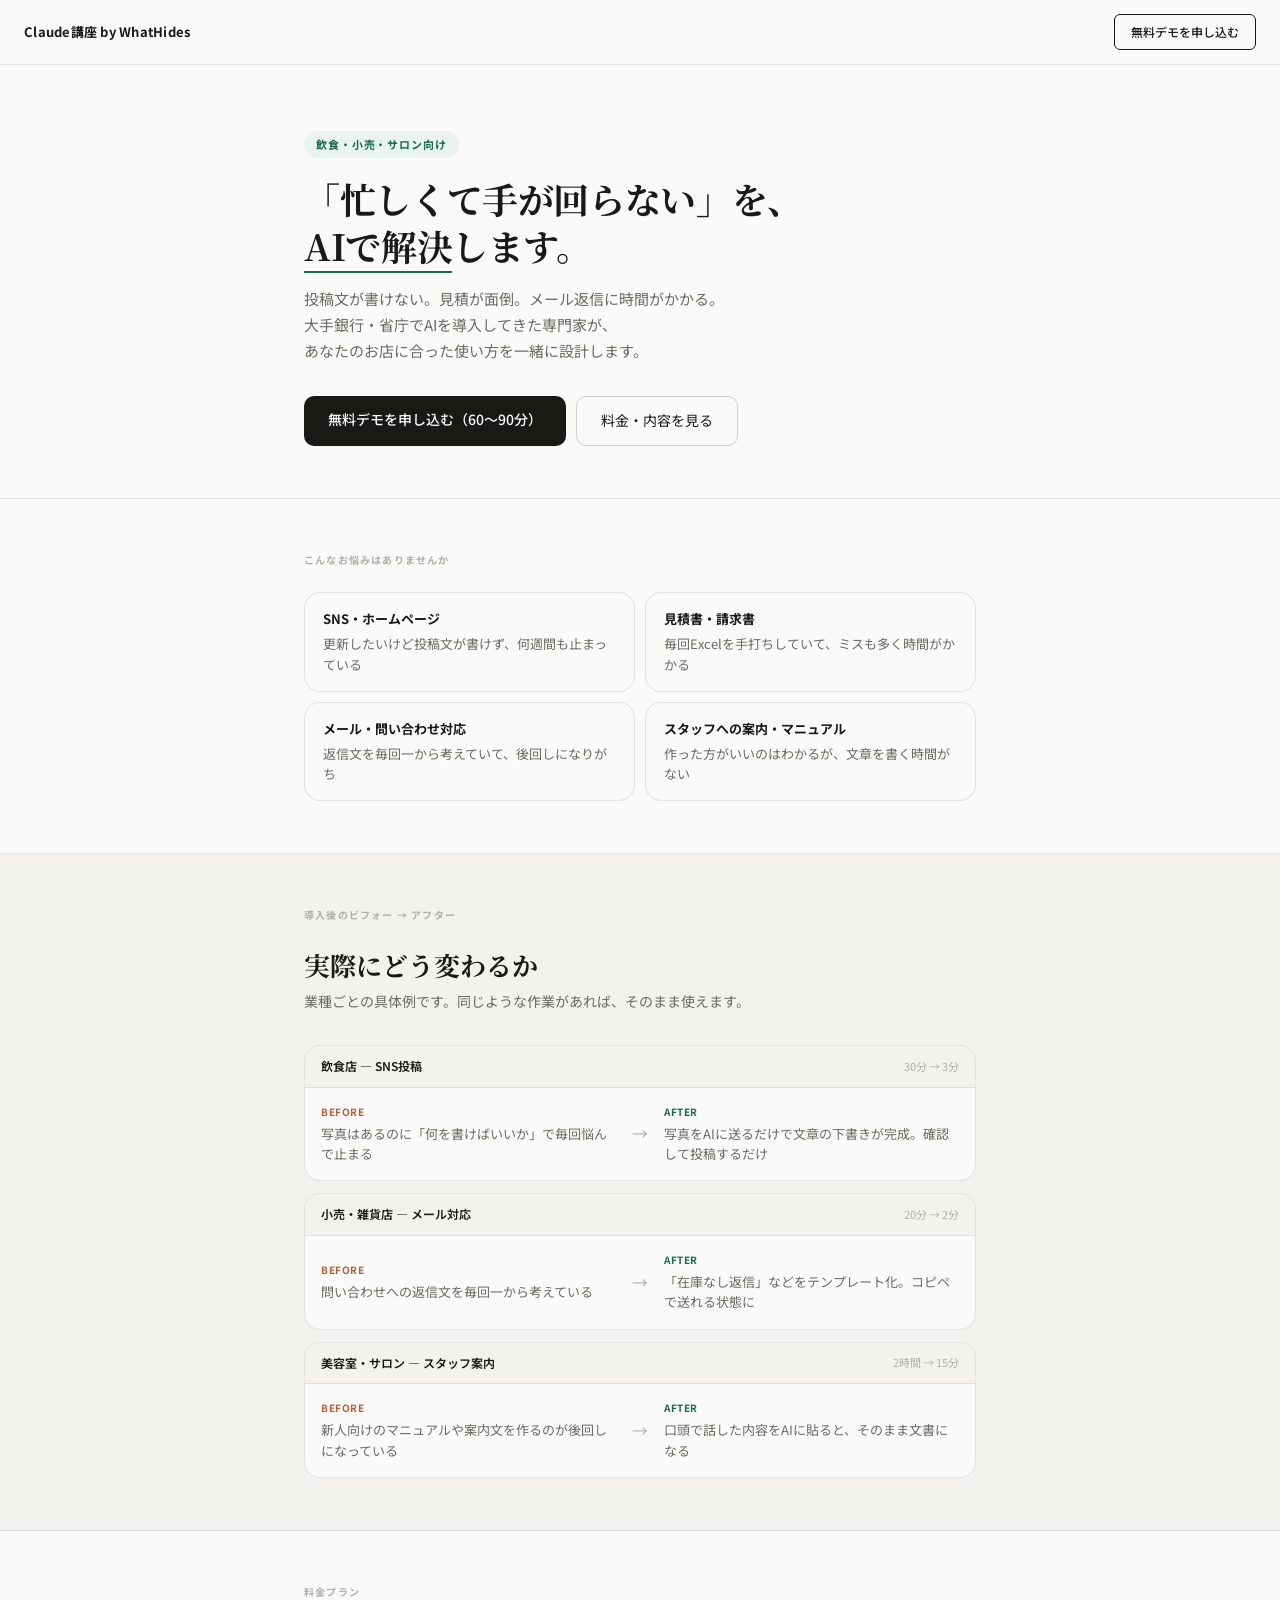
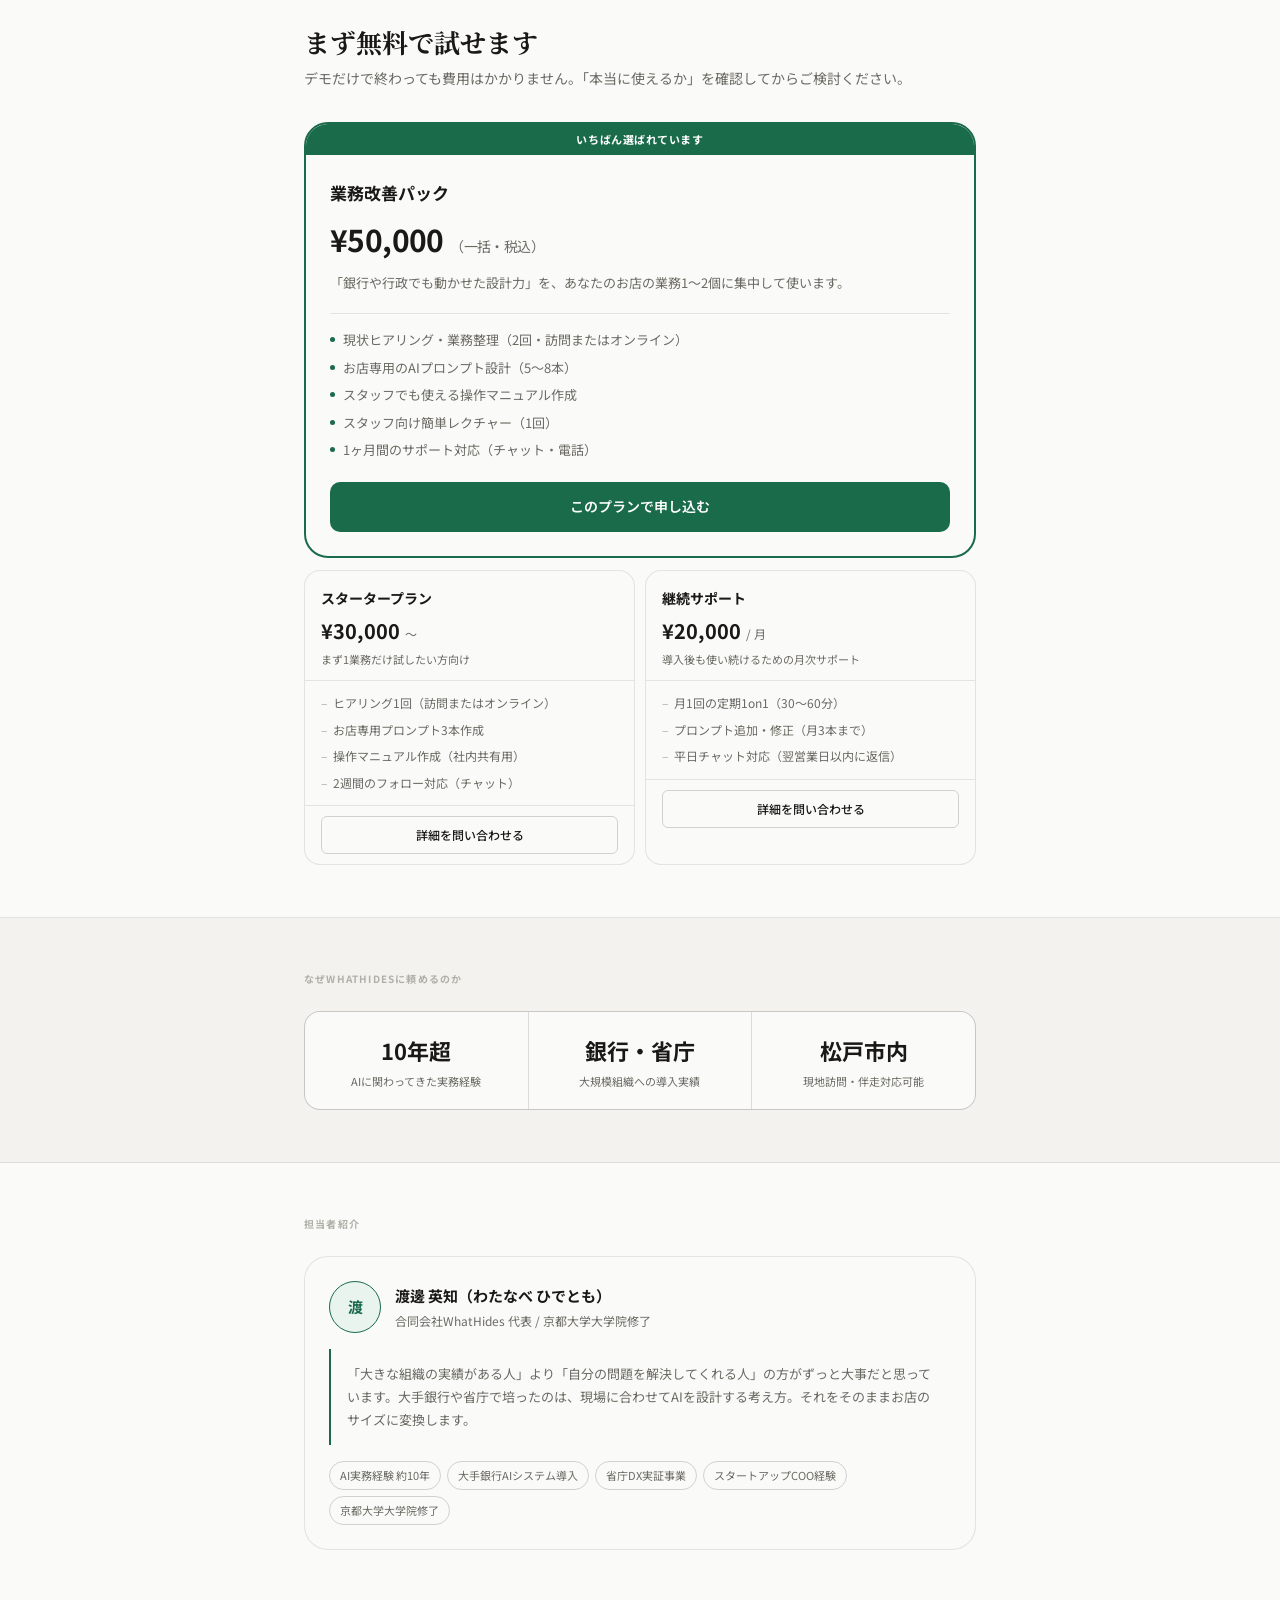
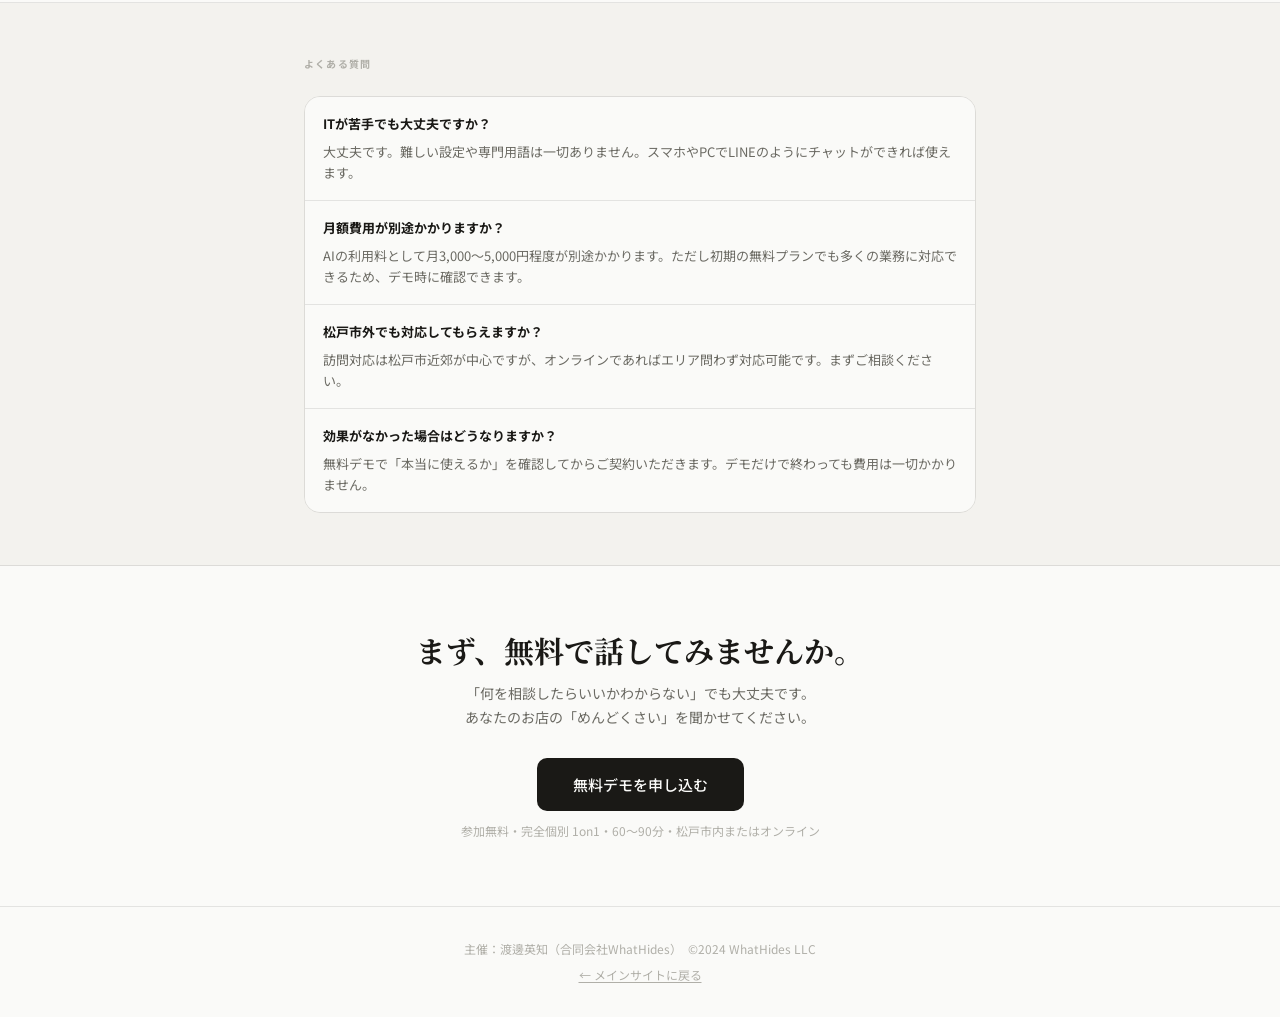
==== store/index.html @ 23acd872 "全体修正" ====
<!DOCTYPE html>
<html lang="ja">
<head>
  <meta charset="UTF-8">
  <meta name="viewport" content="width=device-width, initial-scale=1.0">
  <title>店舗向けAI導入支援 | Claude講座 by WhatHides</title>
  <meta name="description" content="飲食・小売・サロンなど店舗ビジネスのオーナー向け。SNS投稿・見積・メール対応をAIで楽にします。松戸市近郊・無料デモ受付中。">

  <link rel="preconnect" href="https://fonts.googleapis.com">
  <link rel="preconnect" href="https://fonts.gstatic.com" crossorigin>
  <link href="https://fonts.googleapis.com/css2?family=Noto+Sans+JP:wght@400;500;700&family=Noto+Serif+JP:wght@700&display=swap" rel="stylesheet">

  <link rel="stylesheet" href="../css/common.css">
  <link rel="stylesheet" href="../css/lp-store.css">
</head>
<body>

  <!-- ナビ -->
  <nav class="site-nav">
    <div class="site-nav__logo">
      <a href="../index.html">Claude講座 by WhatHides</a>
    </div>
    <a href="mailto:hidetomo.watanabe@whathides.co.jp" class="site-nav__cta">無料デモを申し込む</a>
  </nav>

  <main>

    <!-- ヒーロー -->
    <section class="hero">
      <div class="container">
        <div class="hero__eyebrow">飲食・小売・サロン向け</div>
        <h1 class="hero__h1">
          「忙しくて手が回らない」を、<br>
          <em>AIで解決</em>します。
        </h1>
        <p class="hero__lead">
          投稿文が書けない。見積が面倒。メール返信に時間がかかる。<br>
          大手銀行・省庁でAIを導入してきた専門家が、<br>
          あなたのお店に合った使い方を一緒に設計します。
        </p>
        <div class="hero__btns">
          <a href="mailto:hidetomo.watanabe@whathides.co.jp" class="btn-fill">無料デモを申し込む（60〜90分）</a>
          <a href="#pricing" class="btn-ghost">料金・内容を見る</a>
        </div>
      </div>
    </section>

    <!-- 悩み -->
    <section class="section">
      <div class="container">
        <div class="section__label">こんなお悩みはありませんか</div>
        <div class="pain-grid">
          <div class="pain-item">
            <strong>SNS・ホームページ</strong>
            更新したいけど投稿文が書けず、何週間も止まっている
          </div>
          <div class="pain-item">
            <strong>見積書・請求書</strong>
            毎回Excelを手打ちしていて、ミスも多く時間がかかる
          </div>
          <div class="pain-item">
            <strong>メール・問い合わせ対応</strong>
            返信文を毎回一から考えていて、後回しになりがち
          </div>
          <div class="pain-item">
            <strong>スタッフへの案内・マニュアル</strong>
            作った方がいいのはわかるが、文章を書く時間がない
          </div>
        </div>
      </div>
    </section>

    <!-- Before/After -->
    <section class="section section--tinted">
      <div class="container">
        <div class="section__label">導入後のビフォー → アフター</div>
        <h2 class="section__h2">実際にどう変わるか</h2>
        <p class="section__sub">業種ごとの具体例です。同じような作業があれば、そのまま使えます。</p>
        <div class="demo-list">

          <div class="demo-card">
            <div class="demo-card__head">
              <span class="demo-card__head-tag">飲食店 — SNS投稿</span>
              <span class="demo-card__head-time">30分 → 3分</span>
            </div>
            <div class="demo-card__body">
              <div class="demo-card__col">
                <div class="demo-card__col-label demo-card__col-label--before">BEFORE</div>
                写真はあるのに「何を書けばいいか」で毎回悩んで止まる
              </div>
              <div class="demo-card__arrow">→</div>
              <div class="demo-card__col">
                <div class="demo-card__col-label demo-card__col-label--after">AFTER</div>
                写真をAIに送るだけで文章の下書きが完成。確認して投稿するだけ
              </div>
            </div>
          </div>

          <div class="demo-card">
            <div class="demo-card__head">
              <span class="demo-card__head-tag">小売・雑貨店 — メール対応</span>
              <span class="demo-card__head-time">20分 → 2分</span>
            </div>
            <div class="demo-card__body">
              <div class="demo-card__col">
                <div class="demo-card__col-label demo-card__col-label--before">BEFORE</div>
                問い合わせへの返信文を毎回一から考えている
              </div>
              <div class="demo-card__arrow">→</div>
              <div class="demo-card__col">
                <div class="demo-card__col-label demo-card__col-label--after">AFTER</div>
                「在庫なし返信」などをテンプレート化。コピペで送れる状態に
              </div>
            </div>
          </div>

          <div class="demo-card">
            <div class="demo-card__head">
              <span class="demo-card__head-tag">美容室・サロン — スタッフ案内</span>
              <span class="demo-card__head-time">2時間 → 15分</span>
            </div>
            <div class="demo-card__body">
              <div class="demo-card__col">
                <div class="demo-card__col-label demo-card__col-label--before">BEFORE</div>
                新人向けのマニュアルや案内文を作るのが後回しになっている
              </div>
              <div class="demo-card__arrow">→</div>
              <div class="demo-card__col">
                <div class="demo-card__col-label demo-card__col-label--after">AFTER</div>
                口頭で話した内容をAIに貼ると、そのまま文書になる
              </div>
            </div>
          </div>

        </div>
      </div>
    </section>

    <!-- 料金 -->
    <section class="section" id="pricing">
      <div class="container">
        <div class="section__label">料金プラン</div>
        <h2 class="section__h2">まず無料で試せます</h2>
        <p class="section__sub">デモだけで終わっても費用はかかりません。「本当に使えるか」を確認してからご検討ください。</p>

        <div class="pkg-featured">
          <span class="pkg-featured__badge">いちばん選ばれています</span>
          <div class="pkg-featured__body">
            <div class="pkg-featured__name">業務改善パック</div>
            <div class="pkg-featured__price">¥50,000 <span>（一括・税込）</span></div>
            <div class="pkg-featured__tagline">
              「銀行や行政でも動かせた設計力」を、あなたのお店の業務1〜2個に集中して使います。
            </div>
            <hr class="pkg-featured__divider">
            <ul class="pkg-items">
              <li class="pkg-item">現状ヒアリング・業務整理（2回・訪問またはオンライン）</li>
              <li class="pkg-item">お店専用のAIプロンプト設計（5〜8本）</li>
              <li class="pkg-item">スタッフでも使える操作マニュアル作成</li>
              <li class="pkg-item">スタッフ向け簡単レクチャー（1回）</li>
              <li class="pkg-item">1ヶ月間のサポート対応（チャット・電話）</li>
            </ul>
            <a href="mailto:hidetomo.watanabe@whathides.co.jp?subject=業務改善パックの申し込み" class="btn-accent">このプランで申し込む</a>
          </div>
        </div>

        <div class="pkg-sub-grid">
          <div class="pkg-sub">
            <div class="pkg-sub__head">
              <div class="pkg-sub__name">スタータープラン</div>
              <div class="pkg-sub__price">¥30,000 <span>〜</span></div>
              <div class="pkg-sub__tagline">まず1業務だけ試したい方向け</div>
            </div>
            <ul class="pkg-sub__items">
              <li class="pkg-sub__item">ヒアリング1回（訪問またはオンライン）</li>
              <li class="pkg-sub__item">お店専用プロンプト3本作成</li>
              <li class="pkg-sub__item">操作マニュアル作成（社内共有用）</li>
              <li class="pkg-sub__item">2週間のフォロー対応（チャット）</li>
            </ul>
            <div class="pkg-sub__footer">
              <a href="mailto:hidetomo.watanabe@whathides.co.jp?subject=スタータープランの問い合わせ" class="btn-outline-sm">詳細を問い合わせる</a>
            </div>
          </div>
          <div class="pkg-sub">
            <div class="pkg-sub__head">
              <div class="pkg-sub__name">継続サポート</div>
              <div class="pkg-sub__price">¥20,000 <span>/ 月</span></div>
              <div class="pkg-sub__tagline">導入後も使い続けるための月次サポート</div>
            </div>
            <ul class="pkg-sub__items">
              <li class="pkg-sub__item">月1回の定期1on1（30〜60分）</li>
              <li class="pkg-sub__item">プロンプト追加・修正（月3本まで）</li>
              <li class="pkg-sub__item">平日チャット対応（翌営業日以内に返信）</li>
            </ul>
            <div class="pkg-sub__footer">
              <a href="mailto:hidetomo.watanabe@whathides.co.jp?subject=継続サポートの問い合わせ" class="btn-outline-sm">詳細を問い合わせる</a>
            </div>
          </div>
        </div>
      </div>
    </section>

    <!-- 実績 -->
    <section class="section section--tinted">
      <div class="container">
        <div class="section__label">なぜWhatHidesに頼めるのか</div>
        <div class="trust-grid">
          <div class="trust-item">
            <div class="trust-item__num">10年超</div>
            <div class="trust-item__label">AIに関わってきた実務経験</div>
          </div>
          <div class="trust-item">
            <div class="trust-item__num">銀行・省庁</div>
            <div class="trust-item__label">大規模組織への導入実績</div>
          </div>
          <div class="trust-item">
            <div class="trust-item__num">松戸市内</div>
            <div class="trust-item__label">現地訪問・伴走対応可能</div>
          </div>
        </div>
      </div>
    </section>

    <!-- プロフィール -->
    <section class="section">
      <div class="container">
        <div class="section__label">担当者紹介</div>
        <div class="profile-card">
          <div class="profile-card__top">
            <div class="profile-card__avatar">渡</div>
            <div>
              <div class="profile-card__name">渡邊 英知（わたなべ ひでとも）</div>
              <div class="profile-card__title">合同会社WhatHides 代表 / 京都大学大学院修了</div>
            </div>
          </div>
          <div class="profile-card__body">
            「大きな組織の実績がある人」より「自分の問題を解決してくれる人」の方がずっと大事だと思っています。大手銀行や省庁で培ったのは、現場に合わせてAIを設計する考え方。それをそのままお店のサイズに変換します。
          </div>
          <div class="profile-card__tags">
            <span class="profile-card__tag">AI実務経験 約10年</span>
            <span class="profile-card__tag">大手銀行AIシステム導入</span>
            <span class="profile-card__tag">省庁DX実証事業</span>
            <span class="profile-card__tag">スタートアップCOO経験</span>
            <span class="profile-card__tag">京都大学大学院修了</span>
          </div>
        </div>
      </div>
    </section>

    <!-- FAQ -->
    <section class="section section--tinted">
      <div class="container">
        <div class="section__label">よくある質問</div>
        <div class="faq-list">
          <div class="faq-item">
            <div class="faq-item__q">ITが苦手でも大丈夫ですか？</div>
            <div class="faq-item__a">大丈夫です。難しい設定や専門用語は一切ありません。スマホやPCでLINEのようにチャットができれば使えます。</div>
          </div>
          <div class="faq-item">
            <div class="faq-item__q">月額費用が別途かかりますか？</div>
            <div class="faq-item__a">AIの利用料として月3,000〜5,000円程度が別途かかります。ただし初期の無料プランでも多くの業務に対応できるため、デモ時に確認できます。</div>
          </div>
          <div class="faq-item">
            <div class="faq-item__q">松戸市外でも対応してもらえますか？</div>
            <div class="faq-item__a">訪問対応は松戸市近郊が中心ですが、オンラインであればエリア問わず対応可能です。まずご相談ください。</div>
          </div>
          <div class="faq-item">
            <div class="faq-item__q">効果がなかった場合はどうなりますか？</div>
            <div class="faq-item__a">無料デモで「本当に使えるか」を確認してからご契約いただきます。デモだけで終わっても費用は一切かかりません。</div>
          </div>
        </div>
      </div>
    </section>

    <!-- CTA -->
    <section class="cta-section">
      <div class="container">
        <h2 class="cta-section__h2">まず、無料で話してみませんか。</h2>
        <p class="cta-section__lead">
          「何を相談したらいいかわからない」でも大丈夫です。<br>
          あなたのお店の「めんどくさい」を聞かせてください。
        </p>
        <a href="mailto:hidetomo.watanabe@whathides.co.jp" class="btn-fill" style="display:inline-block; padding: 14px 36px; font-size: 15px;">無料デモを申し込む</a>
        <p class="cta-section__note">参加無料・完全個別 1on1・60〜90分・松戸市内またはオンライン</p>
      </div>
    </section>

  </main>

  <footer class="site-footer">
    <p>主催：渡邊英知（合同会社WhatHides）&nbsp;&nbsp;©2024 WhatHides LLC</p>
    <p style="margin-top: 6px;"><a href="../index.html" style="color: inherit; text-decoration: underline; text-underline-offset: 2px;">← メインサイトに戻る</a></p>
  </footer>

</body>
</html>
---- css/common.css ----
/* ============================================
   WhatHides — common.css
   共通変数・リセット・ユーティリティ
   ============================================ */

:root {
  --c-ink:       #1a1916;
  --c-ink-muted: #6b6a63;
  --c-ink-faint: #b0afa8;
  --c-paper:     #fafaf8;
  --c-surface:   #f3f2ee;
  --c-line:      rgba(26,25,22,0.10);
  --c-line-md:   rgba(26,25,22,0.18);
  --c-accent:    #1a6b4a;   /* グリーン系アクセント */
  --c-accent-bg: #eaf4ef;

  --r-sm: 6px;
  --r-md: 10px;
  --r-lg: 16px;
  --r-xl: 24px;

  --f-sans:  'Noto Sans JP', sans-serif;
  --f-serif: 'Noto Serif JP', serif;

  --max-w: 720px;
}

*, *::before, *::after { box-sizing: border-box; margin: 0; padding: 0; }

html { font-size: 16px; scroll-behavior: smooth; }

body {
  font-family: var(--f-sans);
  background: var(--c-paper);
  color: var(--c-ink);
  line-height: 1.7;
  -webkit-font-smoothing: antialiased;
}

img { display: block; max-width: 100%; }
a { color: inherit; text-decoration: none; }
button { font-family: inherit; cursor: pointer; }
ul { list-style: none; }

.container {
  max-width: var(--max-w);
  margin: 0 auto;
  padding: 0 24px;
}

/* ナビ共通 */
.site-nav {
  position: sticky;
  top: 0;
  z-index: 100;
  background: var(--c-paper);
  border-bottom: 1px solid var(--c-line);
  padding: 14px 24px;
  display: flex;
  align-items: center;
  justify-content: space-between;
  max-width: 100%;
}
.site-nav__logo {
  font-size: 13px;
  font-weight: 700;
  letter-spacing: 0.02em;
}
.site-nav__logo a { color: var(--c-ink); }
.site-nav__cta {
  font-size: 12px;
  font-weight: 500;
  padding: 7px 16px;
  border: 1px solid var(--c-ink);
  border-radius: var(--r-sm);
  background: transparent;
  color: var(--c-ink);
  transition: background .15s, color .15s;
}
.site-nav__cta:hover { background: var(--c-ink); color: var(--c-paper); }

/* フッター共通 */
.site-footer {
  border-top: 1px solid var(--c-line);
  padding: 32px 24px;
  text-align: center;
  font-size: 12px;
  color: var(--c-ink-faint);
}
---- css/lp-store.css ----
/* ============================================
   WhatHides — lp-store.css
   店舗向けLP専用スタイル
   ============================================ */

/* ---------- Hero ---------- */
.hero {
  padding: 64px 0 52px;
  border-bottom: 1px solid var(--c-line);
}
.hero__eyebrow {
  display: inline-block;
  font-size: 11px;
  font-weight: 700;
  letter-spacing: 0.08em;
  padding: 4px 12px;
  border-radius: 99px;
  background: var(--c-accent-bg);
  color: var(--c-accent);
  margin-bottom: 18px;
}
.hero__h1 {
  font-family: var(--f-serif);
  font-size: clamp(26px, 5vw, 36px);
  font-weight: 700;
  line-height: 1.3;
  letter-spacing: -0.01em;
  margin-bottom: 16px;
}
.hero__h1 em {
  font-style: normal;
  border-bottom: 2px solid var(--c-accent);
}
.hero__lead {
  font-size: 15px;
  color: var(--c-ink-muted);
  line-height: 1.75;
  margin-bottom: 32px;
  max-width: 520px;
}
.hero__btns {
  display: flex;
  gap: 10px;
  flex-wrap: wrap;
}
.btn-fill {
  padding: 12px 24px;
  border-radius: var(--r-md);
  border: none;
  background: var(--c-ink);
  color: var(--c-paper);
  font-size: 14px;
  font-weight: 500;
  transition: opacity .15s;
}
.btn-fill:hover { opacity: .8; }
.btn-ghost {
  padding: 12px 24px;
  border-radius: var(--r-md);
  border: 1px solid var(--c-line-md);
  background: transparent;
  color: var(--c-ink);
  font-size: 14px;
  transition: border-color .15s;
}
.btn-ghost:hover { border-color: var(--c-ink); }

/* ---------- Section共通 ---------- */
.section { padding: 52px 0; border-bottom: 1px solid var(--c-line); }
.section--tinted { background: var(--c-surface); }
.section__label {
  font-size: 10px;
  font-weight: 700;
  letter-spacing: 0.12em;
  color: var(--c-ink-faint);
  text-transform: uppercase;
  margin-bottom: 24px;
}
.section__h2 {
  font-family: var(--f-serif);
  font-size: clamp(20px, 3.5vw, 26px);
  font-weight: 700;
  line-height: 1.35;
  margin-bottom: 8px;
}
.section__sub {
  font-size: 14px;
  color: var(--c-ink-muted);
  margin-bottom: 32px;
  line-height: 1.65;
}

/* ---------- 悩みグリッド ---------- */
.pain-grid {
  display: grid;
  grid-template-columns: 1fr 1fr;
  gap: 10px;
}
.pain-item {
  background: var(--c-paper);
  border: 1px solid var(--c-line);
  border-radius: var(--r-lg);
  padding: 16px 18px;
  font-size: 13px;
  color: var(--c-ink-muted);
  line-height: 1.55;
}
.pain-item strong {
  display: block;
  font-size: 13px;
  font-weight: 700;
  color: var(--c-ink);
  margin-bottom: 5px;
}

/* ---------- Before/After ---------- */
.demo-list { display: flex; flex-direction: column; gap: 12px; }
.demo-card {
  border: 1px solid var(--c-line);
  border-radius: var(--r-lg);
  overflow: hidden;
  background: var(--c-paper);
}
.demo-card__head {
  display: flex;
  justify-content: space-between;
  align-items: center;
  padding: 10px 16px;
  background: var(--c-surface);
  border-bottom: 1px solid var(--c-line);
}
.demo-card__head-tag { font-size: 12px; font-weight: 600; color: var(--c-ink); }
.demo-card__head-time { font-size: 11px; color: var(--c-ink-faint); }
.demo-card__body {
  display: grid;
  grid-template-columns: 1fr 28px 1fr;
  align-items: center;
  gap: 10px;
  padding: 16px;
}
.demo-card__col { font-size: 13px; color: var(--c-ink-muted); line-height: 1.55; }
.demo-card__col-label {
  font-size: 10px;
  font-weight: 700;
  letter-spacing: 0.06em;
  margin-bottom: 5px;
}
.demo-card__col-label--before { color: #b85c38; }
.demo-card__col-label--after  { color: var(--c-accent); }
.demo-card__arrow { text-align: center; font-size: 16px; color: var(--c-ink-faint); }

/* ---------- 料金 ---------- */
.pkg-featured {
  border: 2px solid var(--c-accent);
  border-radius: var(--r-xl);
  overflow: hidden;
  background: var(--c-paper);
  margin-bottom: 12px;
}
.pkg-featured__badge {
  display: block;
  background: var(--c-accent);
  color: #fff;
  font-size: 11px;
  font-weight: 700;
  letter-spacing: 0.05em;
  text-align: center;
  padding: 6px;
}
.pkg-featured__body { padding: 24px; }
.pkg-featured__name { font-size: 17px; font-weight: 700; margin-bottom: 6px; }
.pkg-featured__price {
  font-size: 30px;
  font-weight: 700;
  letter-spacing: -0.02em;
  margin-bottom: 8px;
}
.pkg-featured__price span { font-size: 14px; font-weight: 400; color: var(--c-ink-muted); }
.pkg-featured__tagline { font-size: 13px; color: var(--c-ink-muted); line-height: 1.6; margin-bottom: 20px; }
.pkg-featured__divider { border: none; border-top: 1px solid var(--c-line); margin-bottom: 16px; }
.pkg-items { display: flex; flex-direction: column; gap: 8px; margin-bottom: 22px; }
.pkg-item {
  display: flex;
  align-items: flex-start;
  gap: 8px;
  font-size: 13px;
  color: var(--c-ink-muted);
  line-height: 1.5;
}
.pkg-item::before {
  content: "";
  width: 5px;
  height: 5px;
  border-radius: 50%;
  background: var(--c-accent);
  margin-top: 7px;
  flex-shrink: 0;
}
.btn-accent {
  display: block;
  width: 100%;
  padding: 13px;
  border-radius: var(--r-md);
  border: none;
  background: var(--c-accent);
  color: #fff;
  font-size: 14px;
  font-weight: 600;
  text-align: center;
  transition: opacity .15s;
}
.btn-accent:hover { opacity: .85; }

.pkg-sub-grid {
  display: grid;
  grid-template-columns: 1fr 1fr;
  gap: 10px;
}
.pkg-sub {
  border: 1px solid var(--c-line);
  border-radius: var(--r-lg);
  overflow: hidden;
  background: var(--c-paper);
}
.pkg-sub__head {
  padding: 16px 16px 12px;
  border-bottom: 1px solid var(--c-line);
}
.pkg-sub__name { font-size: 14px; font-weight: 700; margin-bottom: 4px; }
.pkg-sub__price { font-size: 20px; font-weight: 700; }
.pkg-sub__price span { font-size: 12px; font-weight: 400; color: var(--c-ink-muted); }
.pkg-sub__tagline { font-size: 11px; color: var(--c-ink-muted); margin-top: 4px; line-height: 1.45; }
.pkg-sub__items { padding: 12px 16px; display: flex; flex-direction: column; gap: 6px; }
.pkg-sub__item { font-size: 12px; color: var(--c-ink-muted); display: flex; gap: 6px; }
.pkg-sub__item::before { content: "–"; color: var(--c-ink-faint); flex-shrink: 0; }
.pkg-sub__footer { padding: 10px 16px; border-top: 1px solid var(--c-line); }
.btn-outline-sm {
  display: block;
  width: 100%;
  padding: 8px;
  border-radius: var(--r-sm);
  border: 1px solid var(--c-line-md);
  background: transparent;
  color: var(--c-ink);
  font-size: 12px;
  font-weight: 500;
  text-align: center;
  transition: border-color .15s;
}
.btn-outline-sm:hover { border-color: var(--c-ink); }

/* ---------- 実績数値 ---------- */
.trust-grid {
  display: grid;
  grid-template-columns: repeat(3, 1fr);
  gap: 1px;
  background: var(--c-line);
  border: 1px solid var(--c-line);
  border-radius: var(--r-lg);
  overflow: hidden;
}
.trust-item {
  background: var(--c-paper);
  padding: 20px 16px;
  text-align: center;
}
.trust-item__num { font-size: 22px; font-weight: 700; margin-bottom: 4px; }
.trust-item__label { font-size: 11px; color: var(--c-ink-muted); line-height: 1.4; }

/* ---------- プロフィール ---------- */
.profile-card {
  border: 1px solid var(--c-line);
  border-radius: var(--r-xl);
  padding: 24px;
  background: var(--c-paper);
}
.profile-card__top {
  display: flex;
  align-items: center;
  gap: 14px;
  margin-bottom: 16px;
}
.profile-card__avatar {
  width: 52px;
  height: 52px;
  border-radius: 50%;
  background: var(--c-accent-bg);
  border: 1px solid var(--c-accent);
  display: flex;
  align-items: center;
  justify-content: center;
  font-size: 15px;
  font-weight: 700;
  color: var(--c-accent);
  flex-shrink: 0;
}
.profile-card__name { font-size: 15px; font-weight: 700; margin-bottom: 3px; }
.profile-card__title { font-size: 12px; color: var(--c-ink-muted); }
.profile-card__body {
  font-size: 13px;
  color: var(--c-ink-muted);
  line-height: 1.75;
  padding: 14px 16px;
  border-left: 2px solid var(--c-accent);
  margin-bottom: 16px;
}
.profile-card__tags { display: flex; flex-wrap: wrap; gap: 6px; }
.profile-card__tag {
  font-size: 11px;
  padding: 4px 10px;
  border-radius: 99px;
  border: 1px solid var(--c-line-md);
  color: var(--c-ink-muted);
}

/* ---------- FAQ ---------- */
.faq-list {
  border: 1px solid var(--c-line);
  border-radius: var(--r-lg);
  overflow: hidden;
}
.faq-item {
  padding: 16px 18px;
  border-bottom: 1px solid var(--c-line);
  background: var(--c-paper);
}
.faq-item:last-child { border-bottom: none; }
.faq-item__q { font-size: 13px; font-weight: 700; margin-bottom: 6px; }
.faq-item__a { font-size: 13px; color: var(--c-ink-muted); line-height: 1.65; }

/* ---------- CTA ---------- */
.cta-section {
  padding: 64px 0;
  text-align: center;
}
.cta-section__h2 {
  font-family: var(--f-serif);
  font-size: clamp(22px, 4vw, 30px);
  font-weight: 700;
  margin-bottom: 12px;
  line-height: 1.35;
}
.cta-section__lead {
  font-size: 14px;
  color: var(--c-ink-muted);
  margin-bottom: 28px;
  line-height: 1.7;
}
.cta-section__note {
  font-size: 12px;
  color: var(--c-ink-faint);
  margin-top: 10px;
}

/* ---------- レスポンシブ ---------- */
@media (max-width: 520px) {
  .pain-grid { grid-template-columns: 1fr; }
  .pkg-sub-grid { grid-template-columns: 1fr; }
  .trust-grid { grid-template-columns: 1fr; }
  .demo-card__body { grid-template-columns: 1fr; }
  .demo-card__arrow { display: none; }
  .hero__btns { flex-direction: column; }
  .btn-fill, .btn-ghost { width: 100%; text-align: center; }
}
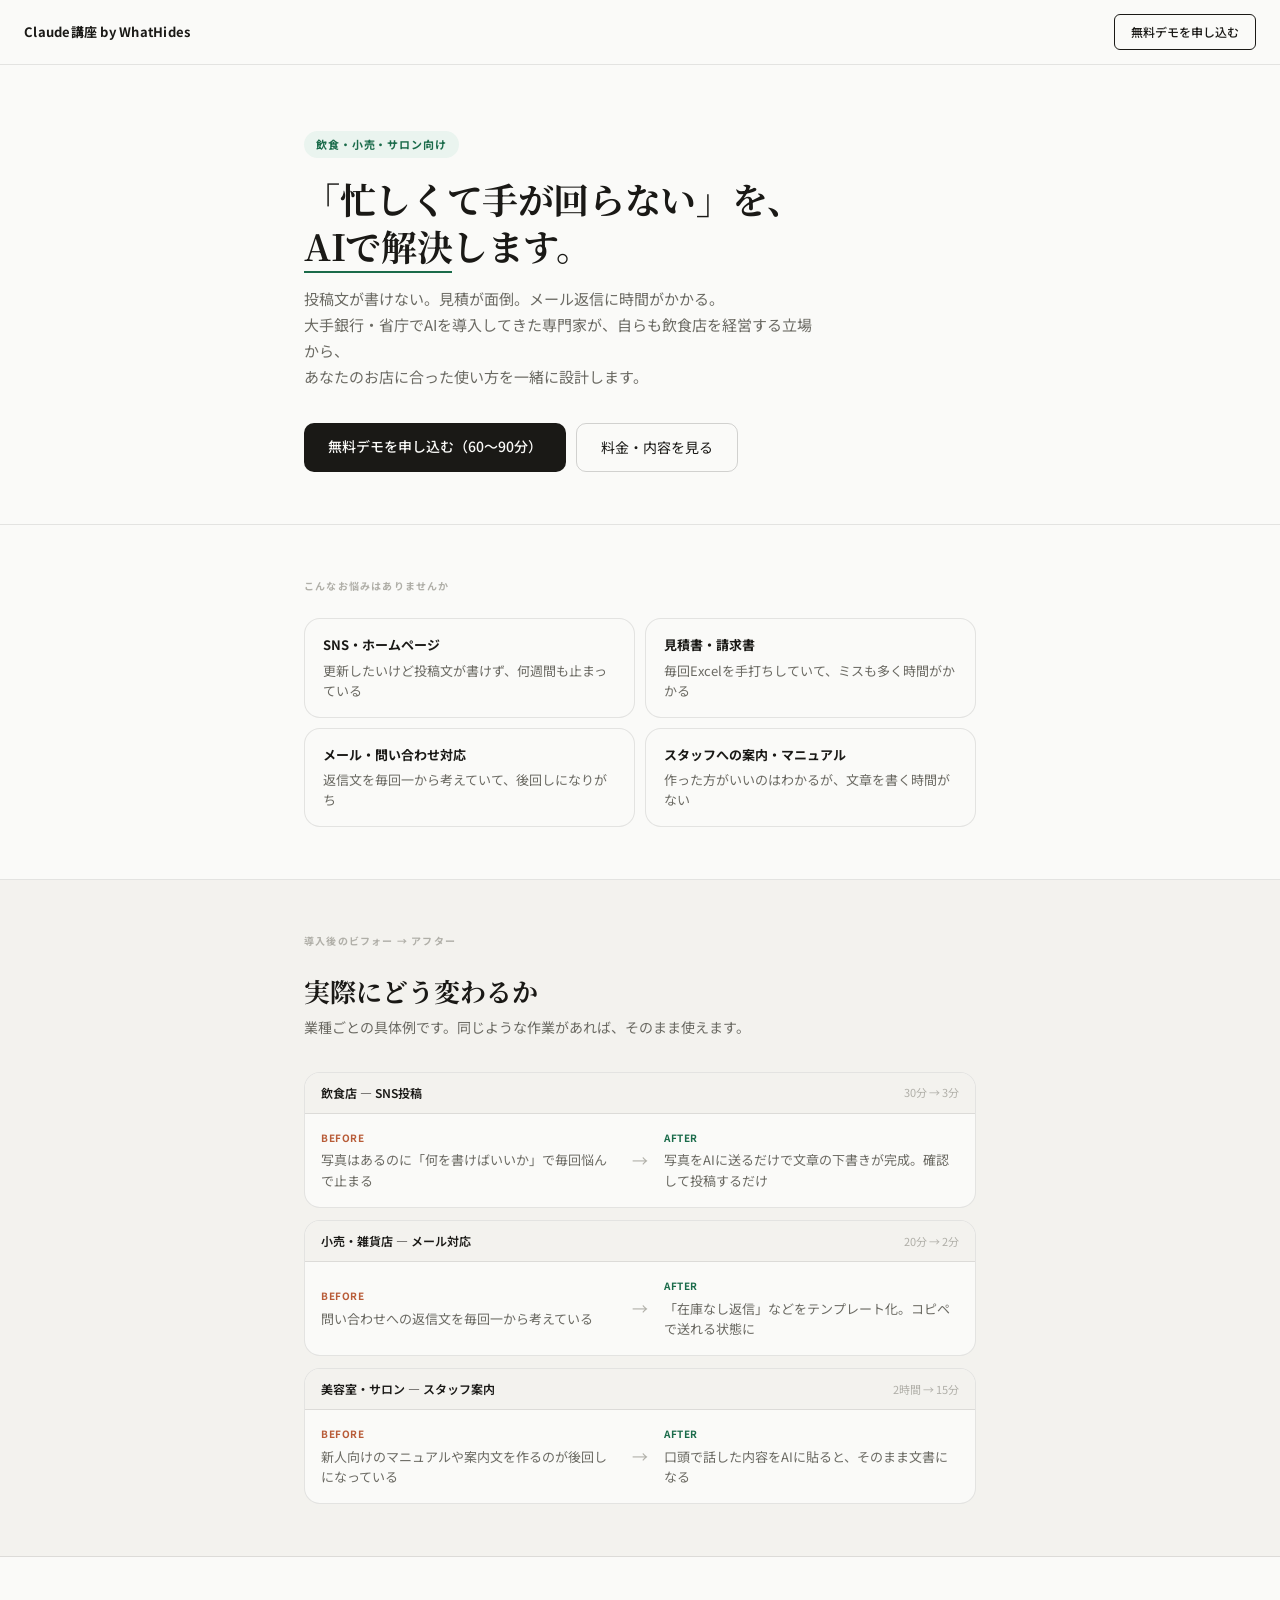
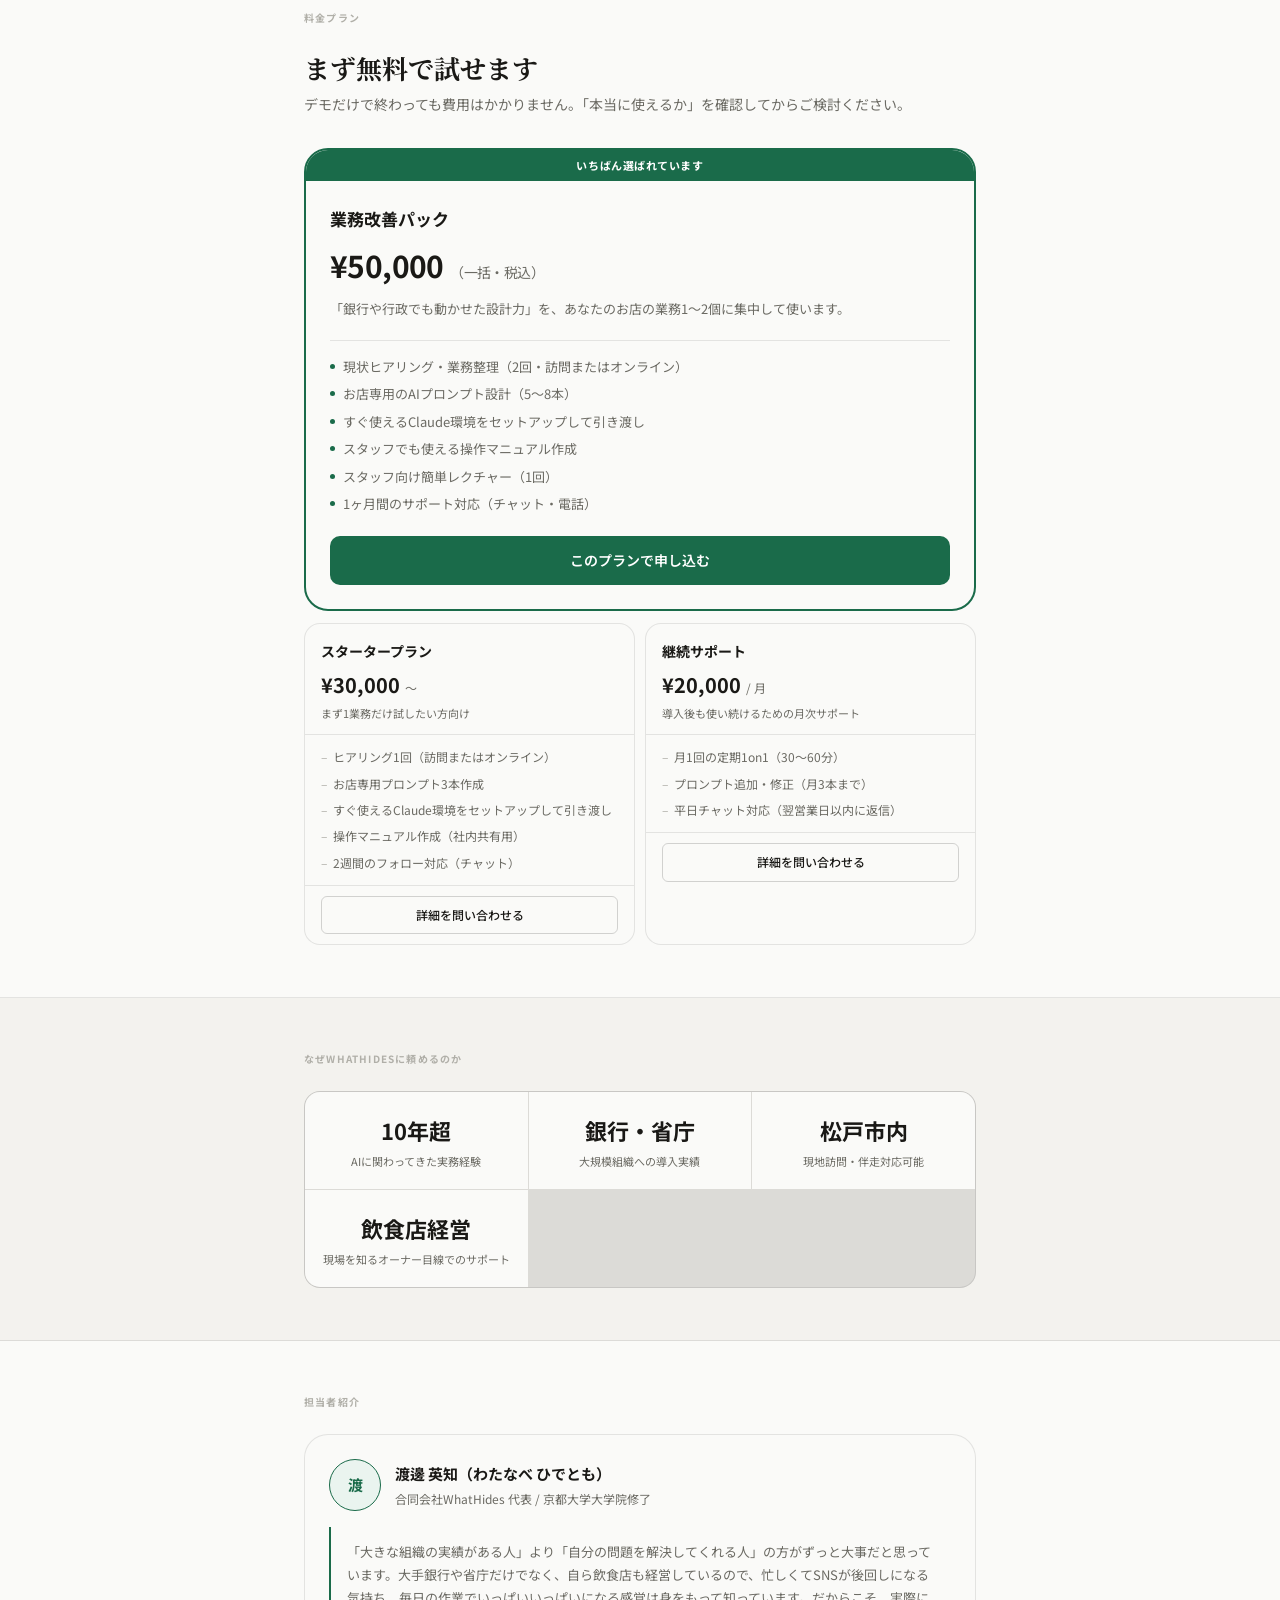
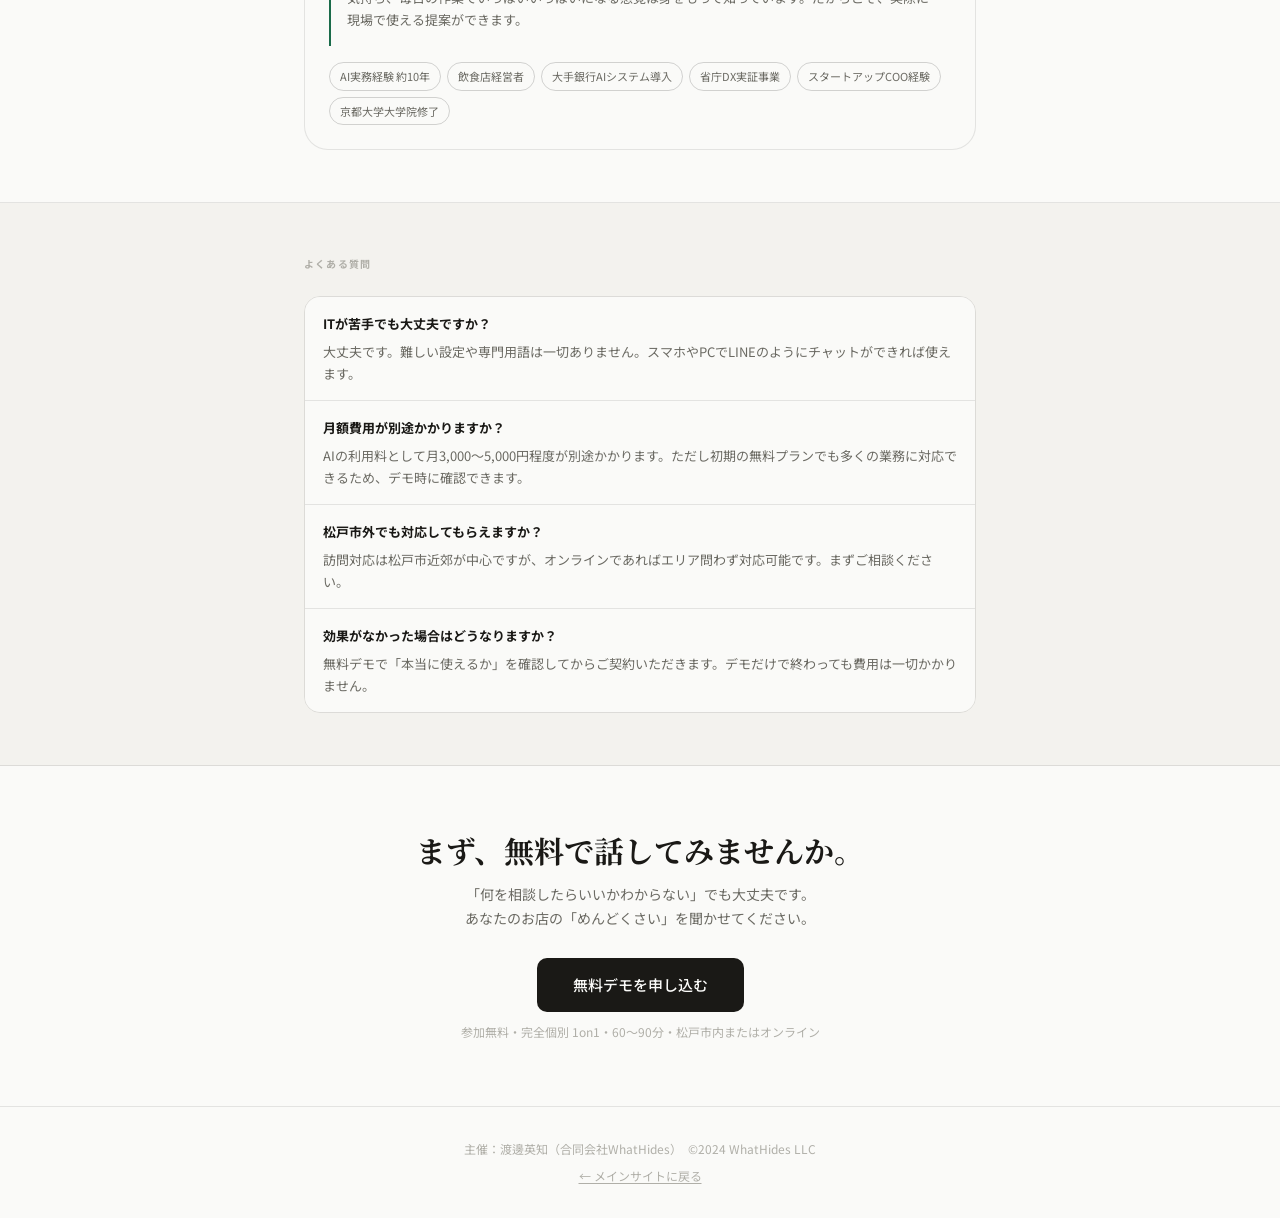
==== commit d115702d: "飲食店追加" ====
--- a/store/index.html
+++ b/store/index.html
@@ -35,7 +35,7 @@
         </h1>
         <p class="hero__lead">
           投稿文が書けない。見積が面倒。メール返信に時間がかかる。<br>
-          大手銀行・省庁でAIを導入してきた専門家が、<br>
+          大手銀行・省庁でAIを導入してきた専門家が、自らも飲食店を経営する立場から、<br>
           あなたのお店に合った使い方を一緒に設計します。
         </p>
         <div class="hero__btns">
@@ -155,6 +155,7 @@
             <ul class="pkg-items">
               <li class="pkg-item">現状ヒアリング・業務整理（2回・訪問またはオンライン）</li>
               <li class="pkg-item">お店専用のAIプロンプト設計（5〜8本）</li>
+              <li class="pkg-item">すぐ使えるClaude環境をセットアップして引き渡し</li>
               <li class="pkg-item">スタッフでも使える操作マニュアル作成</li>
               <li class="pkg-item">スタッフ向け簡単レクチャー（1回）</li>
               <li class="pkg-item">1ヶ月間のサポート対応（チャット・電話）</li>
@@ -173,6 +174,7 @@
             <ul class="pkg-sub__items">
               <li class="pkg-sub__item">ヒアリング1回（訪問またはオンライン）</li>
               <li class="pkg-sub__item">お店専用プロンプト3本作成</li>
+              <li class="pkg-sub__item">すぐ使えるClaude環境をセットアップして引き渡し</li>
               <li class="pkg-sub__item">操作マニュアル作成（社内共有用）</li>
               <li class="pkg-sub__item">2週間のフォロー対応（チャット）</li>
             </ul>
@@ -216,6 +218,10 @@
             <div class="trust-item__num">松戸市内</div>
             <div class="trust-item__label">現地訪問・伴走対応可能</div>
           </div>
+          <div class="trust-item">
+            <div class="trust-item__num">飲食店経営</div>
+            <div class="trust-item__label">現場を知るオーナー目線でのサポート</div>
+          </div>
         </div>
       </div>
     </section>
@@ -233,10 +239,11 @@
             </div>
           </div>
           <div class="profile-card__body">
-            「大きな組織の実績がある人」より「自分の問題を解決してくれる人」の方がずっと大事だと思っています。大手銀行や省庁で培ったのは、現場に合わせてAIを設計する考え方。それをそのままお店のサイズに変換します。
+            「大きな組織の実績がある人」より「自分の問題を解決してくれる人」の方がずっと大事だと思っています。大手銀行や省庁だけでなく、自ら飲食店も経営しているので、忙しくてSNSが後回しになる気持ち、毎日の作業でいっぱいいっぱいになる感覚は身をもって知っています。だからこそ、実際に現場で使える提案ができます。
           </div>
           <div class="profile-card__tags">
             <span class="profile-card__tag">AI実務経験 約10年</span>
+            <span class="profile-card__tag">飲食店経営者</span>
             <span class="profile-card__tag">大手銀行AIシステム導入</span>
             <span class="profile-card__tag">省庁DX実証事業</span>
             <span class="profile-card__tag">スタートアップCOO経験</span>
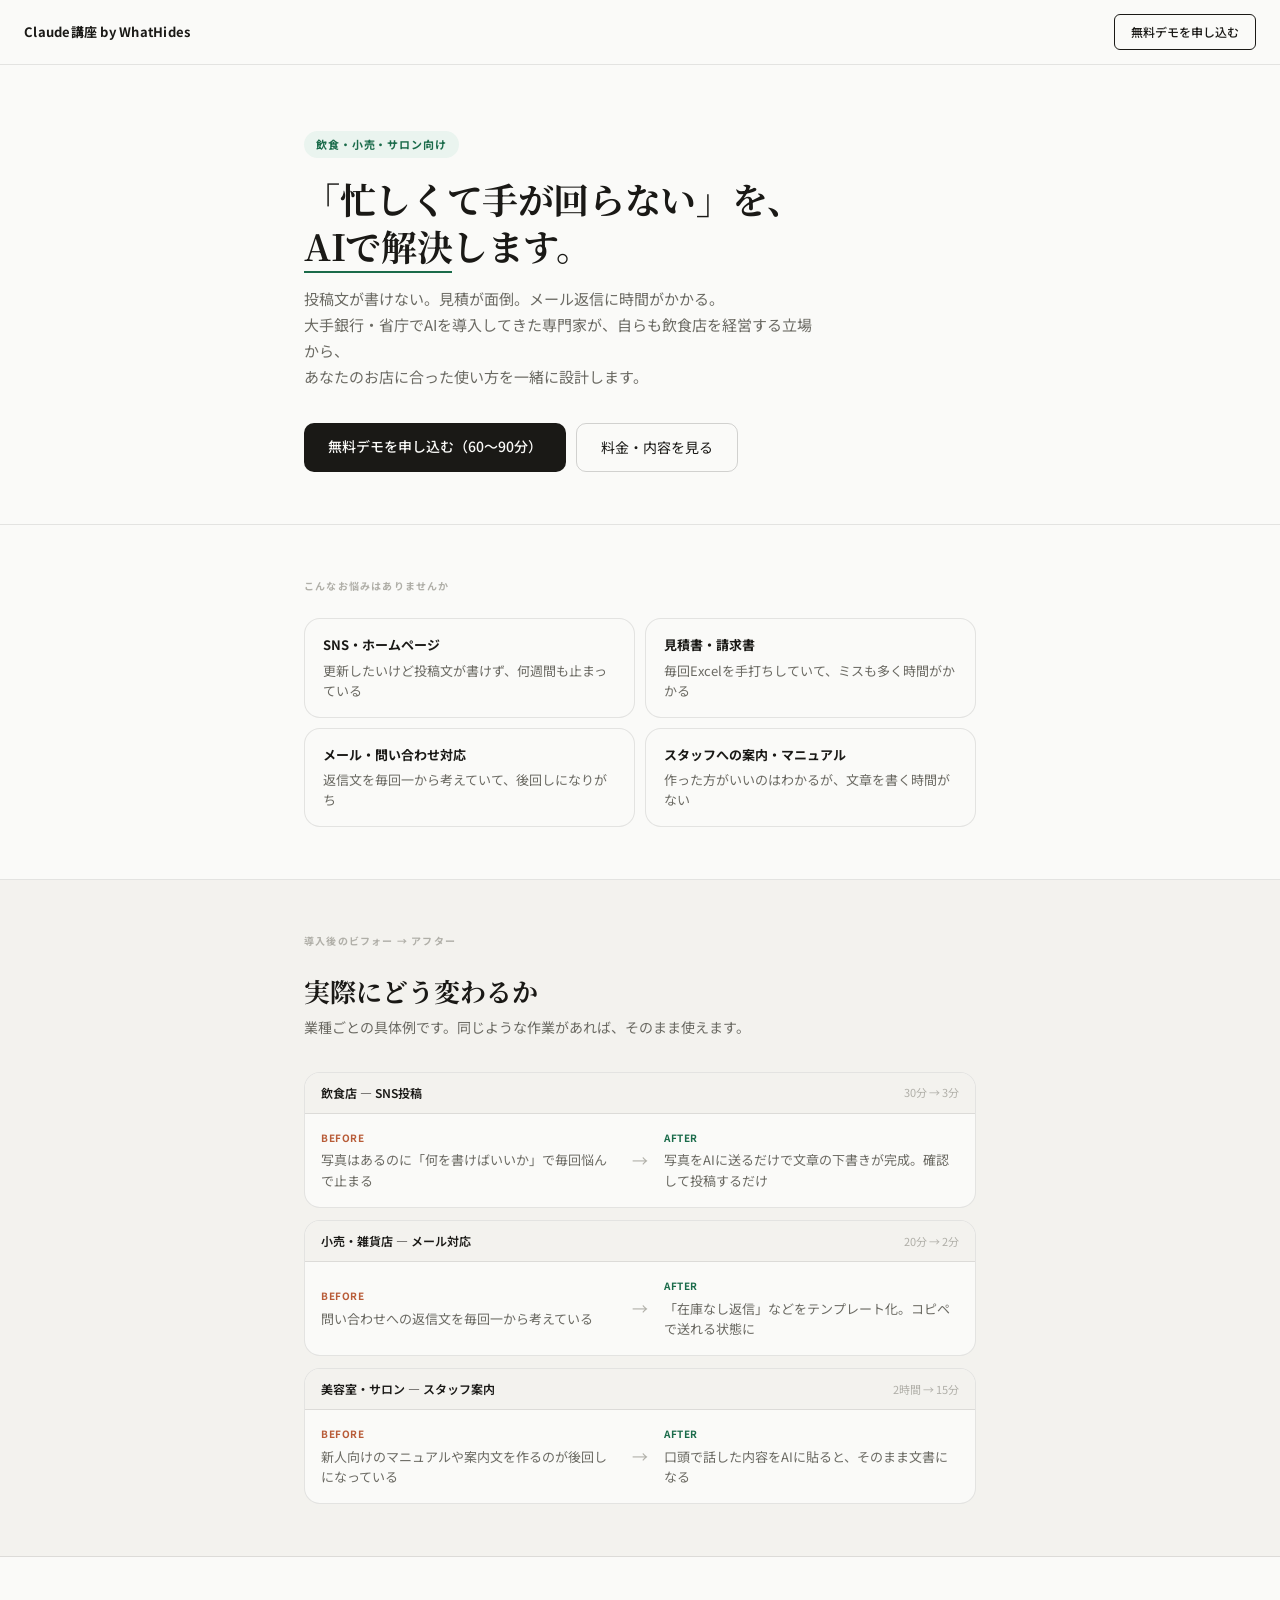
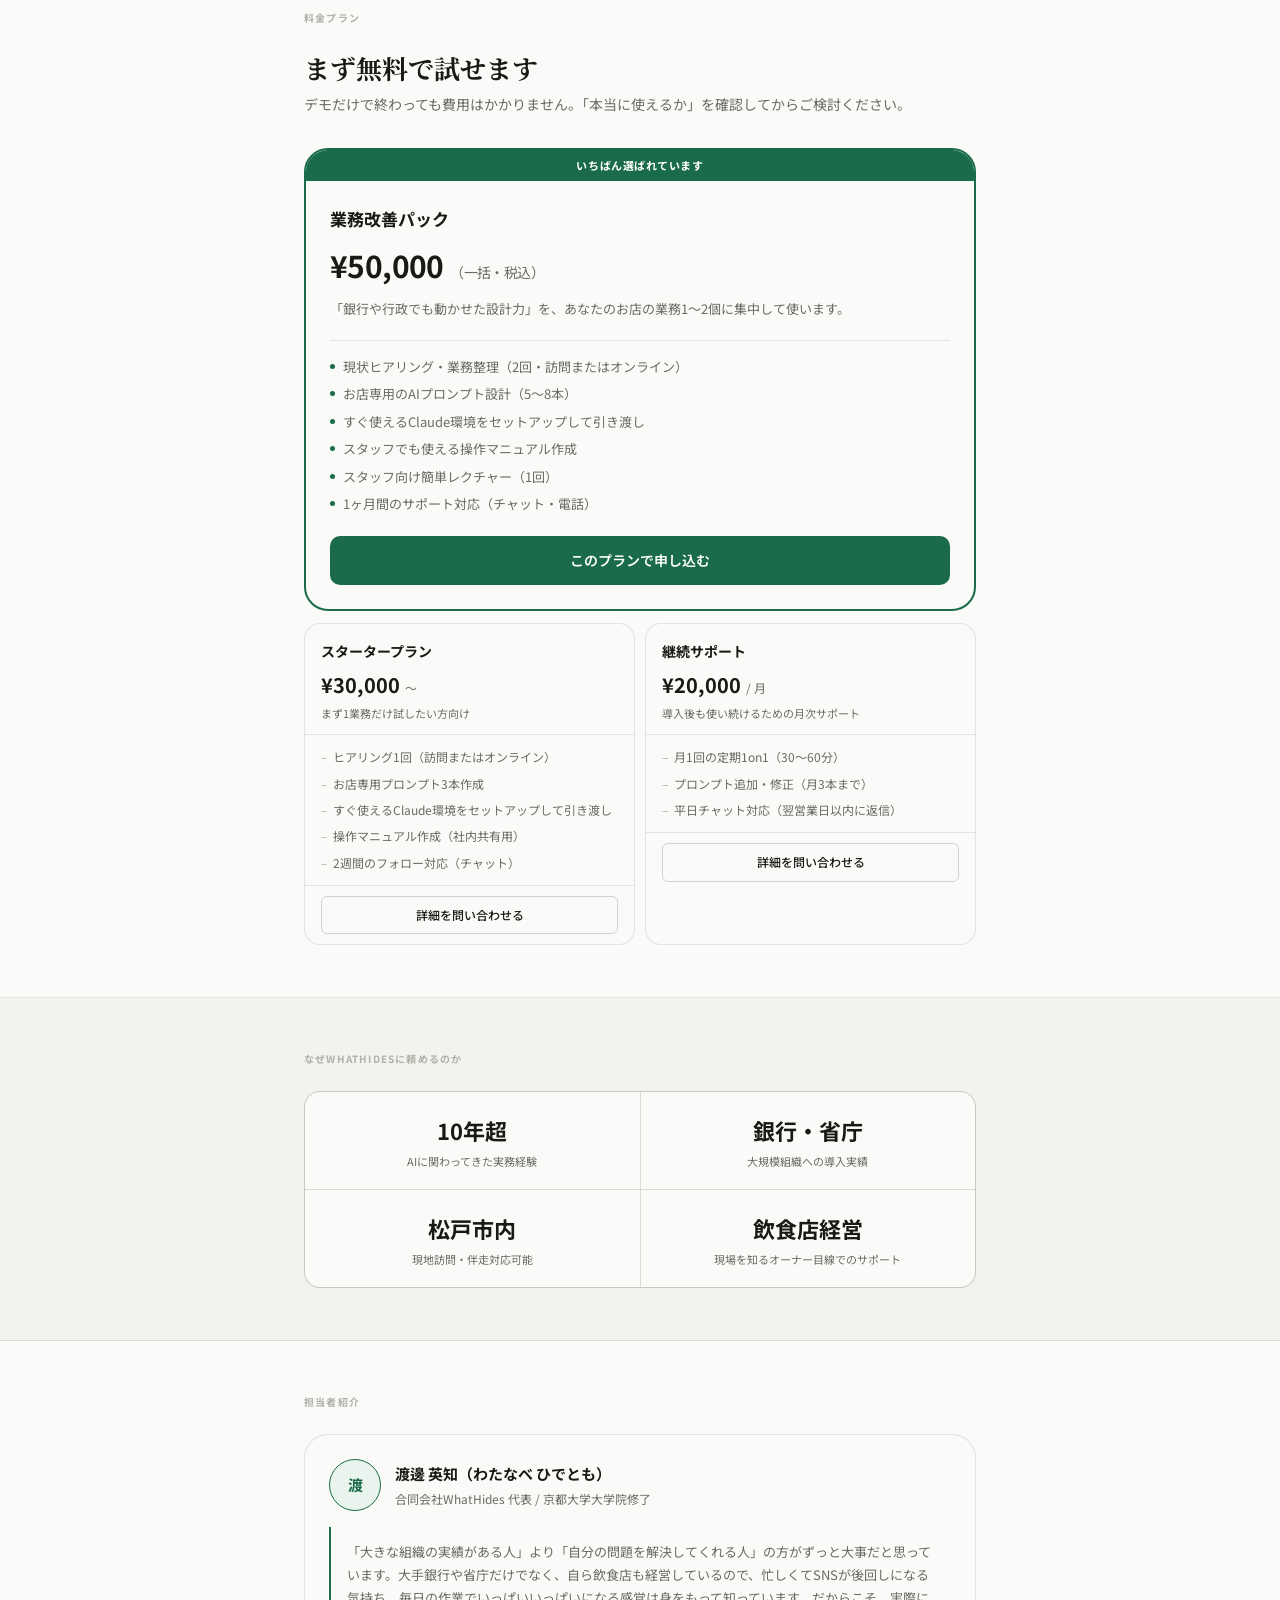
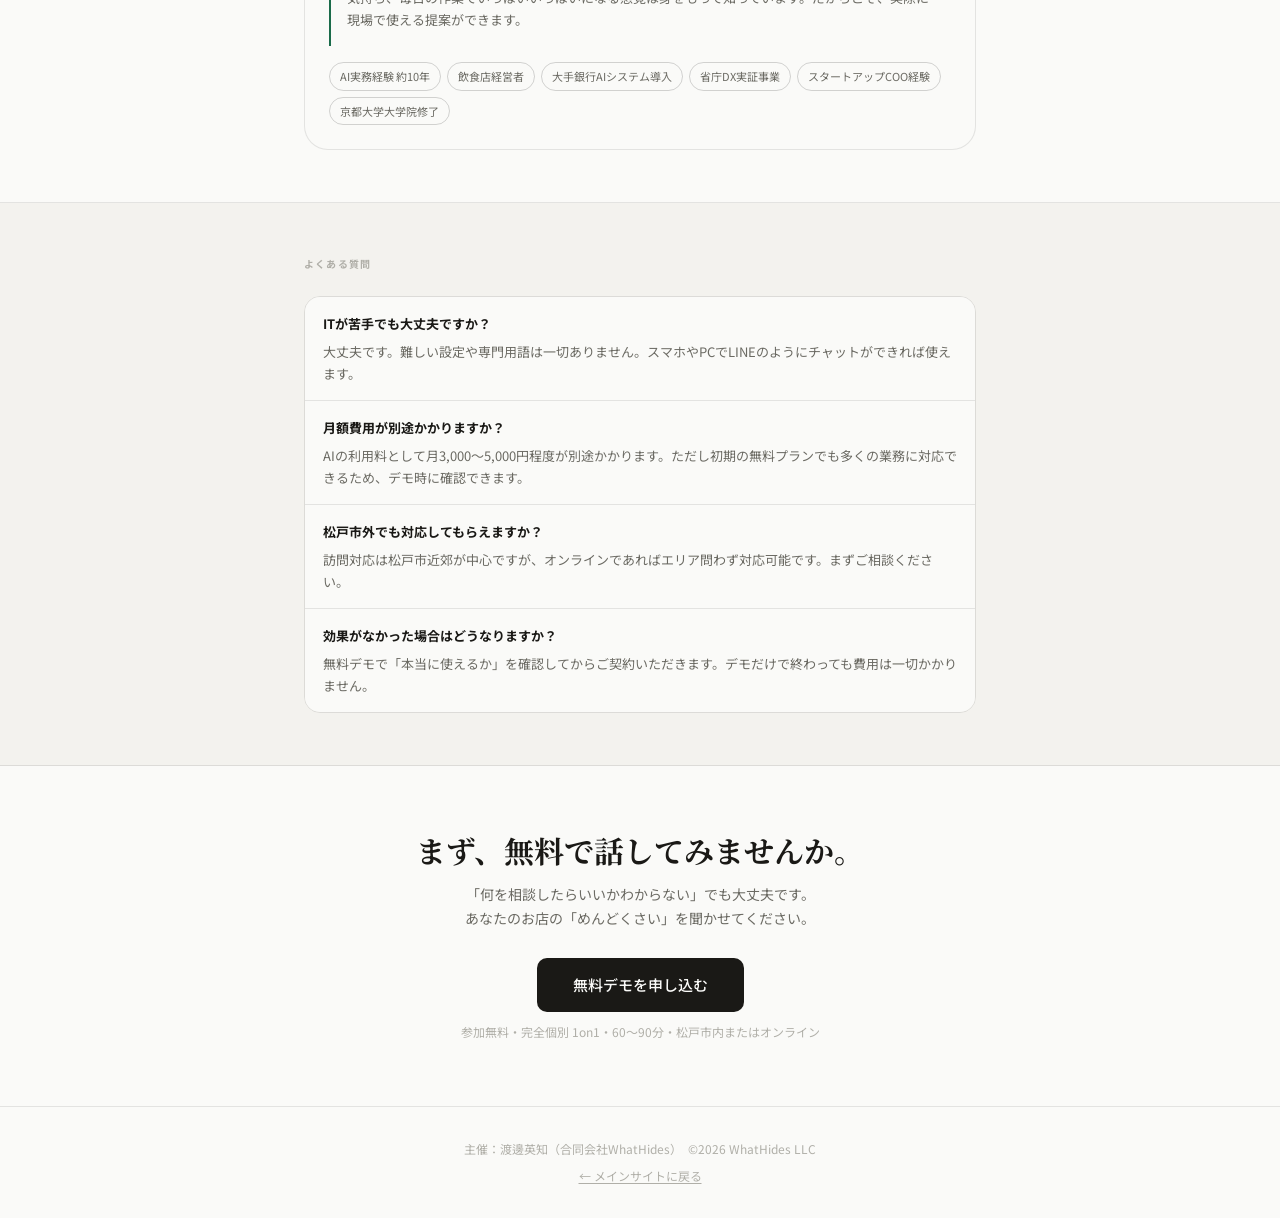
==== commit 04877b67: "体裁整え" ====
--- a/store/index.html
+++ b/store/index.html
@@ -286,7 +286,7 @@
           「何を相談したらいいかわからない」でも大丈夫です。<br>
           あなたのお店の「めんどくさい」を聞かせてください。
         </p>
-        <a href="mailto:hidetomo.watanabe@whathides.co.jp" class="btn-fill" style="display:inline-block; padding: 14px 36px; font-size: 15px;">無料デモを申し込む</a>
+        <a href="mailto:hidetomo.watanabe@whathides.co.jp" class="btn-fill">無料デモを申し込む</a>
         <p class="cta-section__note">参加無料・完全個別 1on1・60〜90分・松戸市内またはオンライン</p>
       </div>
     </section>
@@ -294,8 +294,8 @@
   </main>
 
   <footer class="site-footer">
-    <p>主催：渡邊英知（合同会社WhatHides）&nbsp;&nbsp;©2024 WhatHides LLC</p>
-    <p style="margin-top: 6px;"><a href="../index.html" style="color: inherit; text-decoration: underline; text-underline-offset: 2px;">← メインサイトに戻る</a></p>
+    <p>主催：渡邊英知（合同会社WhatHides）&nbsp;&nbsp;©2026 WhatHides LLC</p>
+    <p><a href="../index.html">← メインサイトに戻る</a></p>
   </footer>
 
 </body>
--- a/css/common.css
+++ b/css/common.css
@@ -87,3 +87,9 @@
   font-size: 12px;
   color: var(--c-ink-faint);
 }
+.site-footer p + p { margin-top: 6px; }
+.site-footer a {
+  color: inherit;
+  text-decoration: underline;
+  text-underline-offset: 2px;
+}
--- a/css/lp-store.css
+++ b/css/lp-store.css
@@ -252,7 +252,7 @@
 /* ---------- 実績数値 ---------- */
 .trust-grid {
   display: grid;
-  grid-template-columns: repeat(3, 1fr);
+  grid-template-columns: repeat(2, 1fr);
   gap: 1px;
   background: var(--c-line);
   border: 1px solid var(--c-line);
@@ -350,6 +350,13 @@
   font-size: 12px;
   color: var(--c-ink-faint);
   margin-top: 10px;
+}
+
+/* ---------- CTA セクション内ボタン ---------- */
+.cta-section .btn-fill {
+  display: inline-block;
+  padding: 14px 36px;
+  font-size: 15px;
 }
 
 /* ---------- レスポンシブ ---------- */
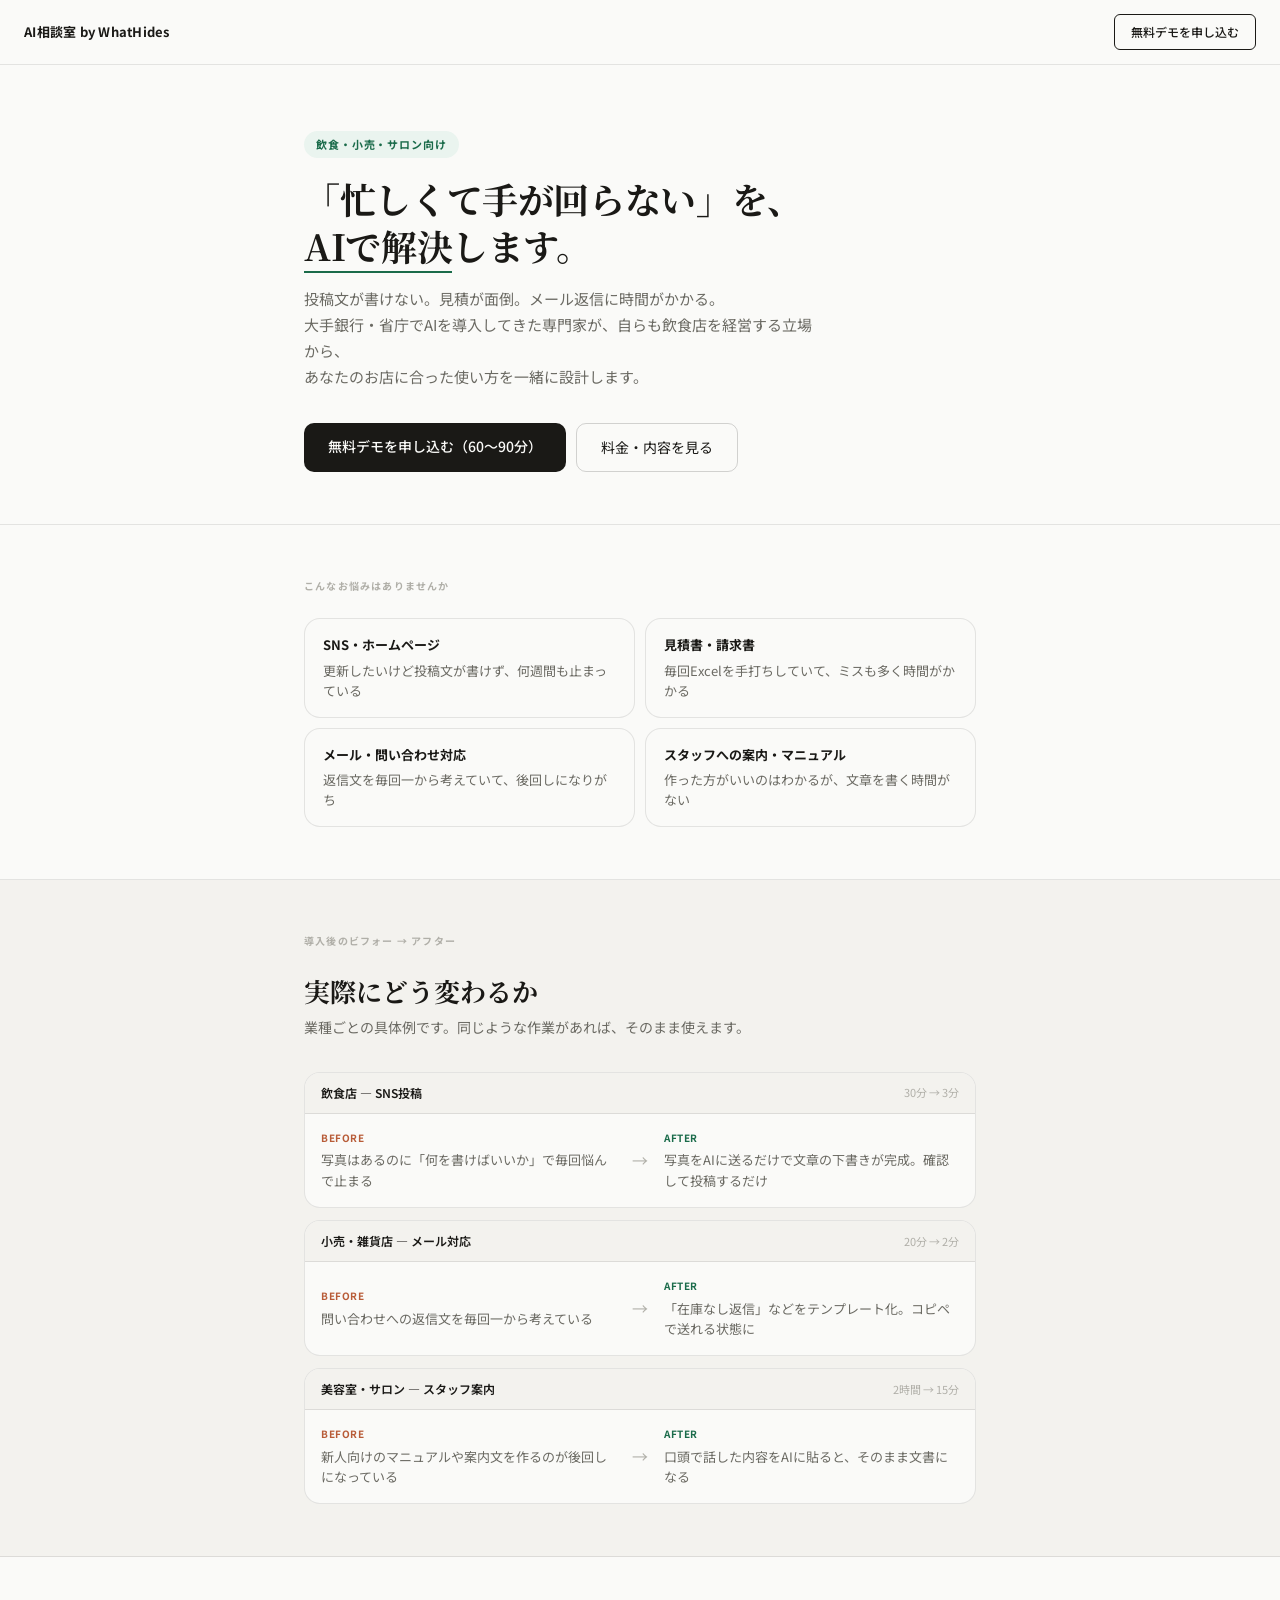
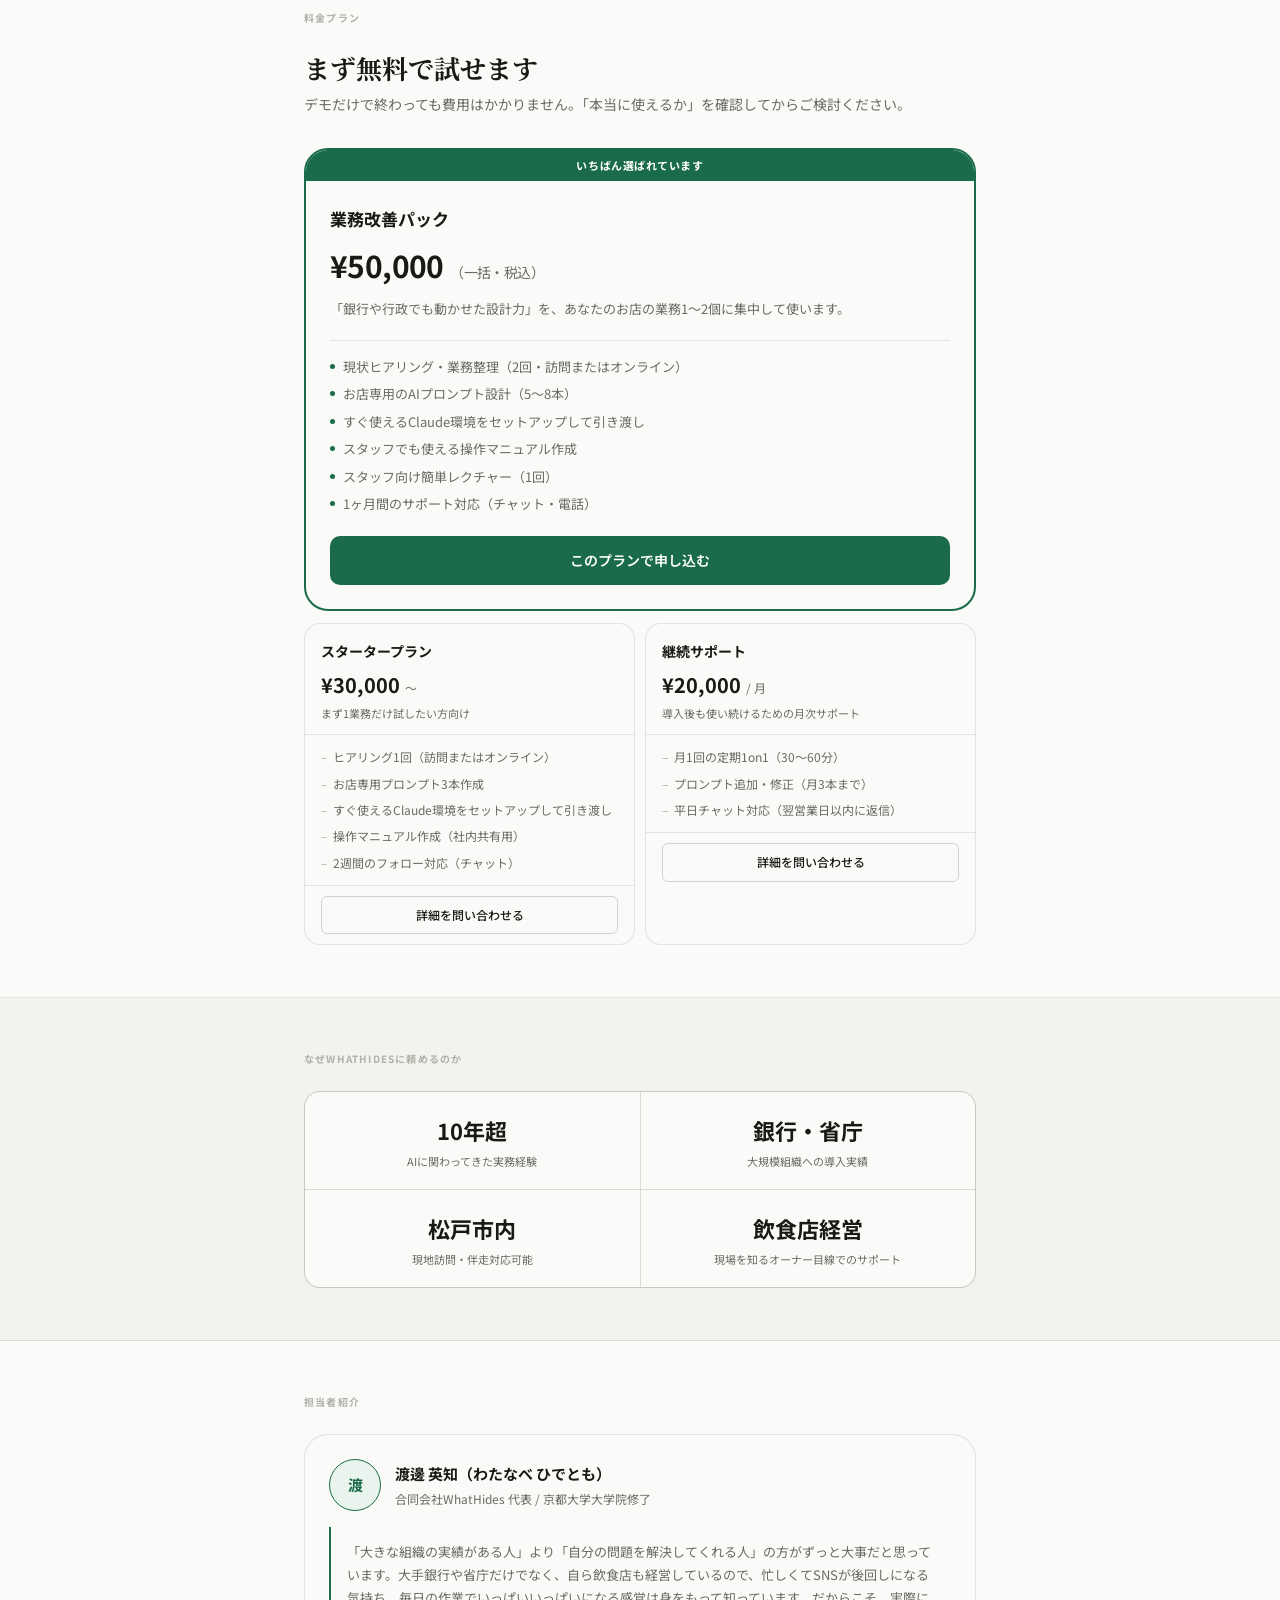
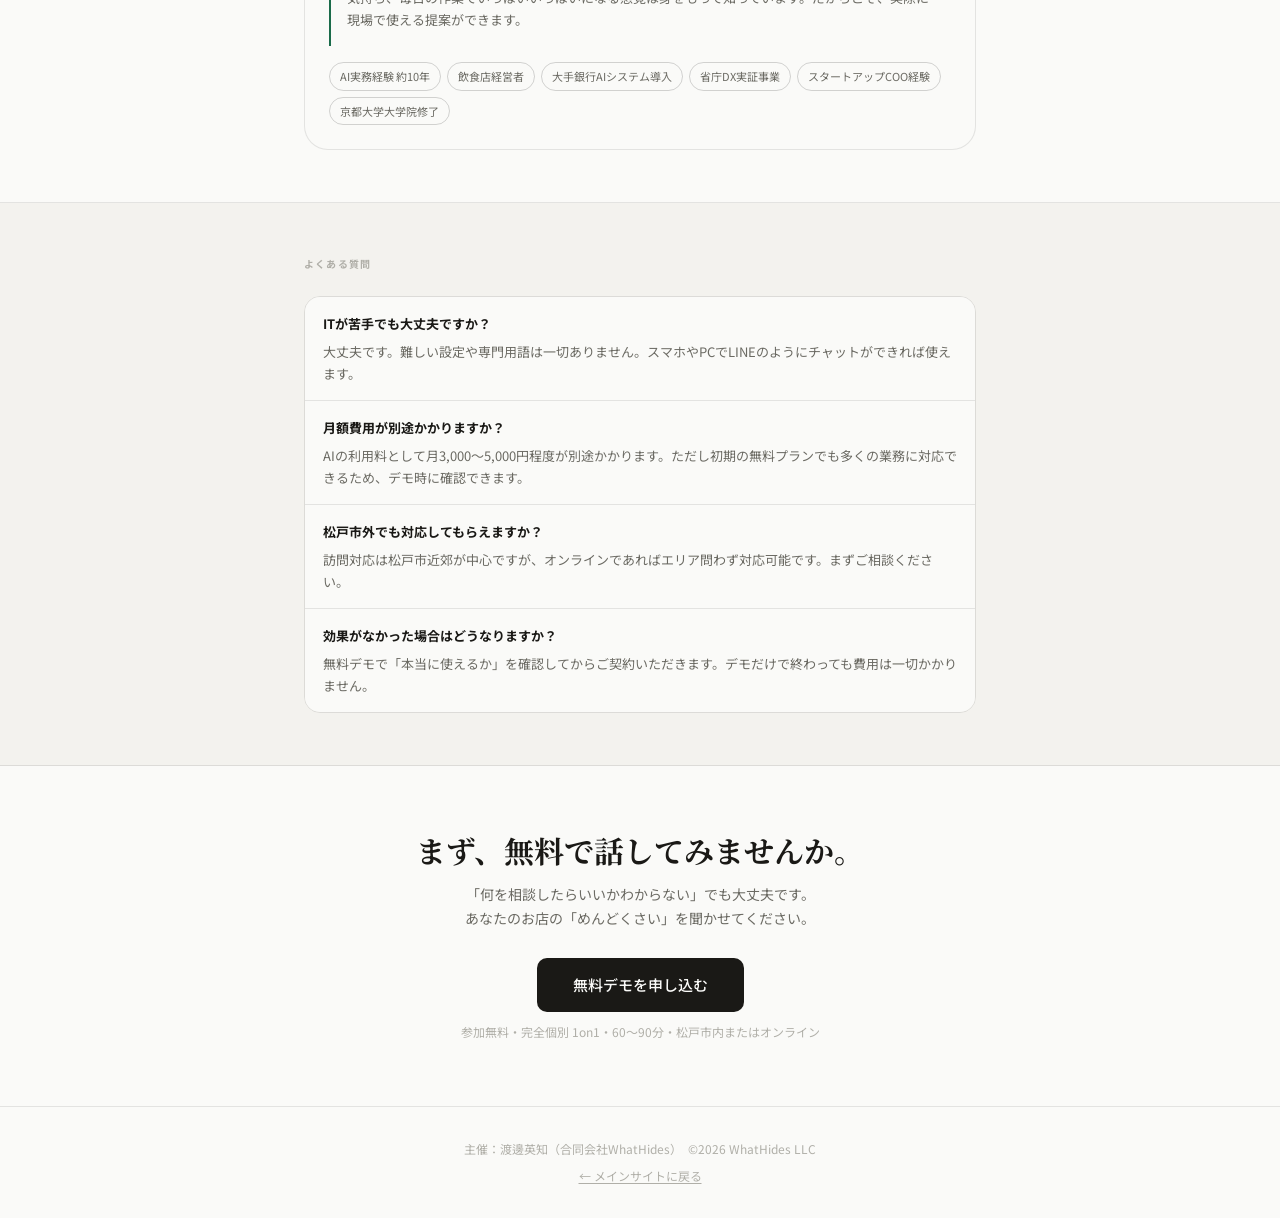
==== commit 211b5a97: "テイスト修正" ====
--- a/store/index.html
+++ b/store/index.html
@@ -3,8 +3,9 @@
 <head>
   <meta charset="UTF-8">
   <meta name="viewport" content="width=device-width, initial-scale=1.0">
-  <title>店舗向けAI導入支援 | Claude講座 by WhatHides</title>
+  <title>店舗向けAI導入支援 | AI相談室 by WhatHides</title>
   <meta name="description" content="飲食・小売・サロンなど店舗ビジネスのオーナー向け。SNS投稿・見積・メール対応をAIで楽にします。松戸市近郊・無料デモ受付中。">
+  <link rel="icon" href="../favicon.svg" type="image/svg+xml">
 
   <link rel="preconnect" href="https://fonts.googleapis.com">
   <link rel="preconnect" href="https://fonts.gstatic.com" crossorigin>
@@ -18,7 +19,7 @@
   <!-- ナビ -->
   <nav class="site-nav">
     <div class="site-nav__logo">
-      <a href="../index.html">Claude講座 by WhatHides</a>
+      <a href="../index.html">AI相談室 by WhatHides</a>
     </div>
     <a href="mailto:hidetomo.watanabe@whathides.co.jp" class="site-nav__cta">無料デモを申し込む</a>
   </nav>
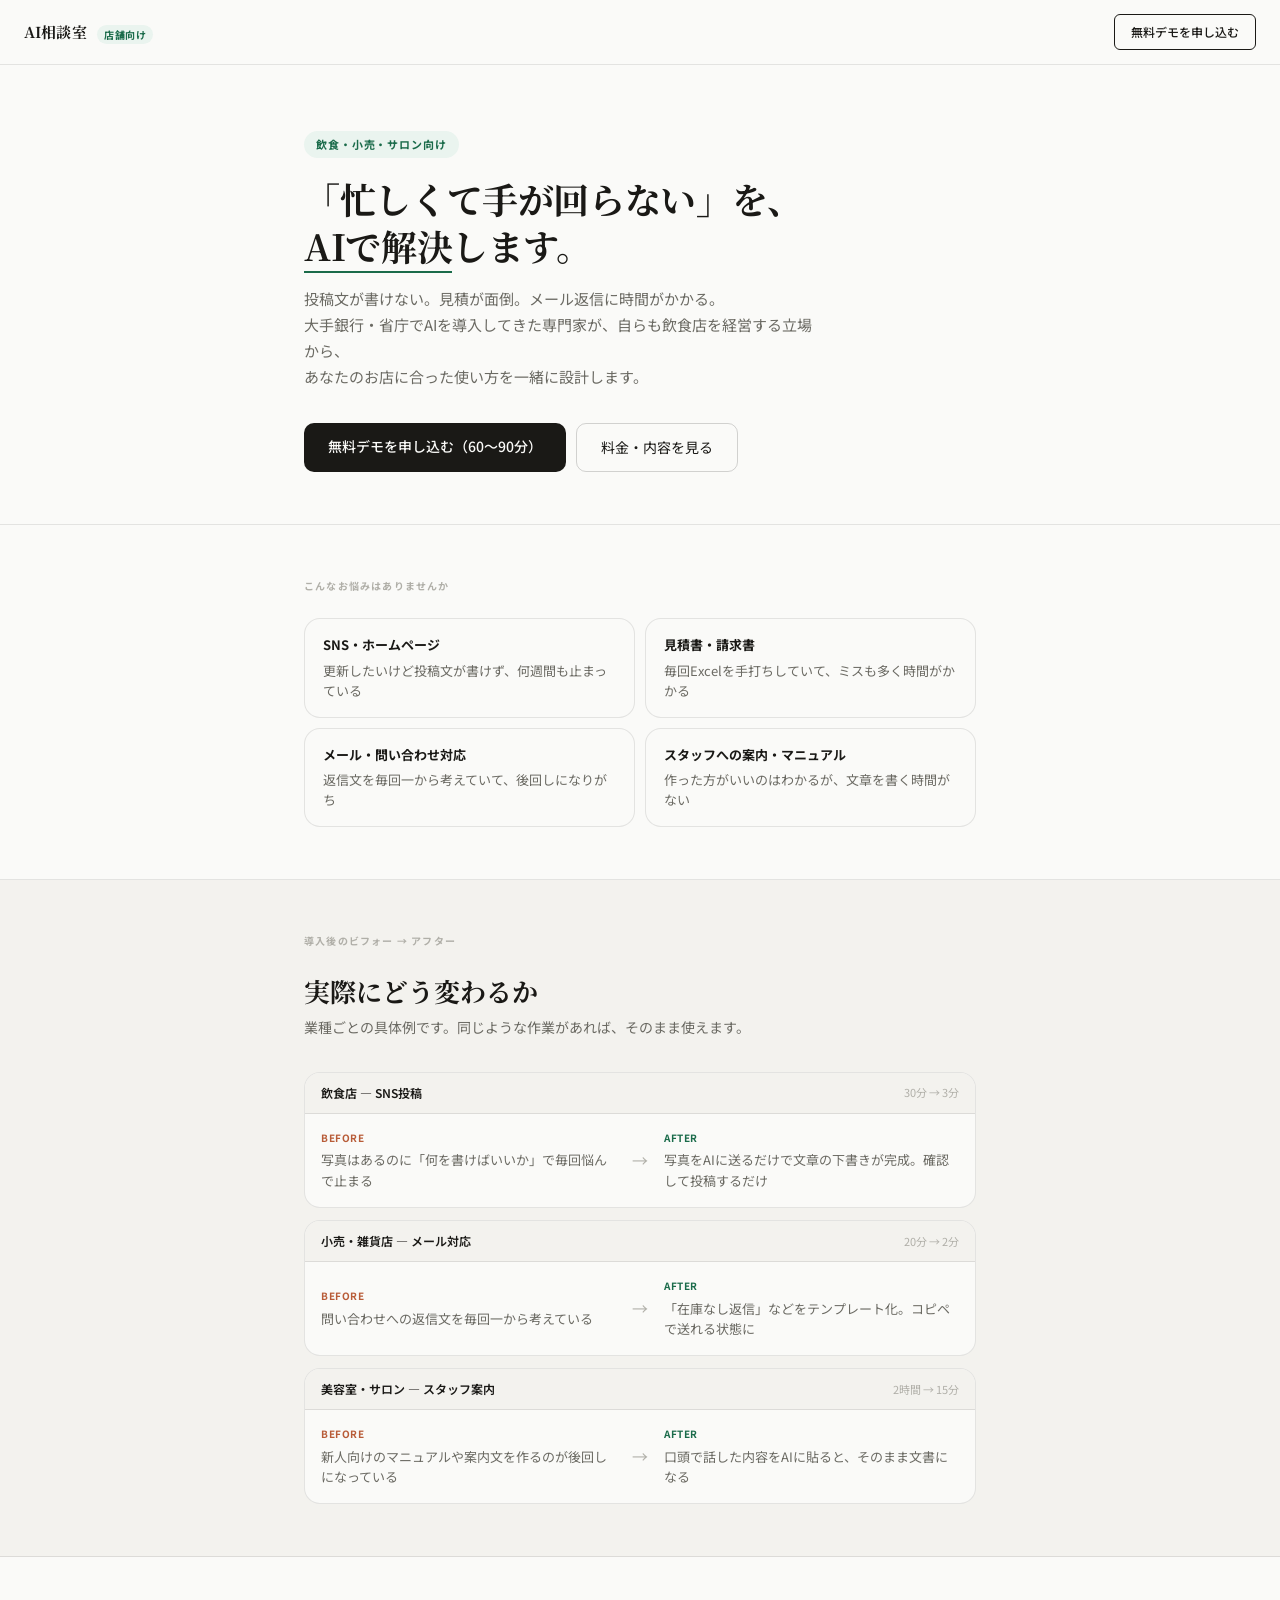
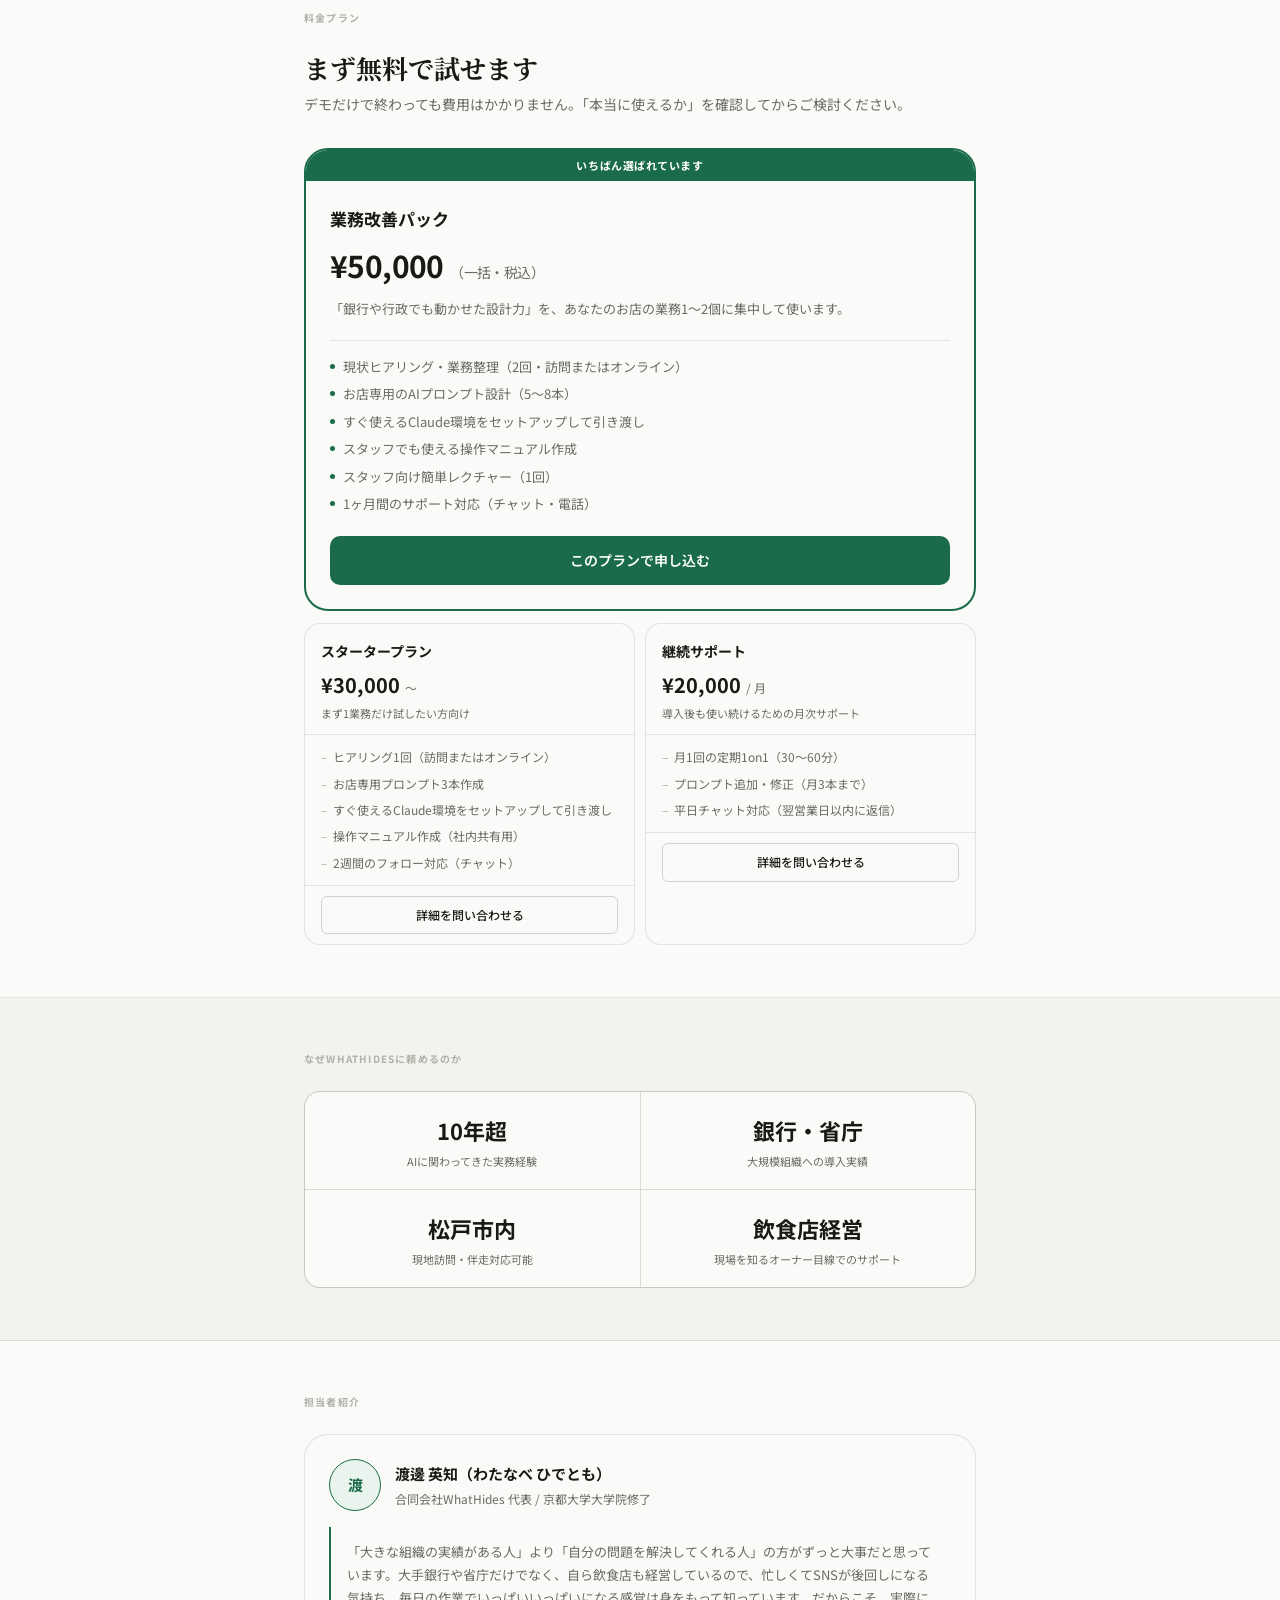
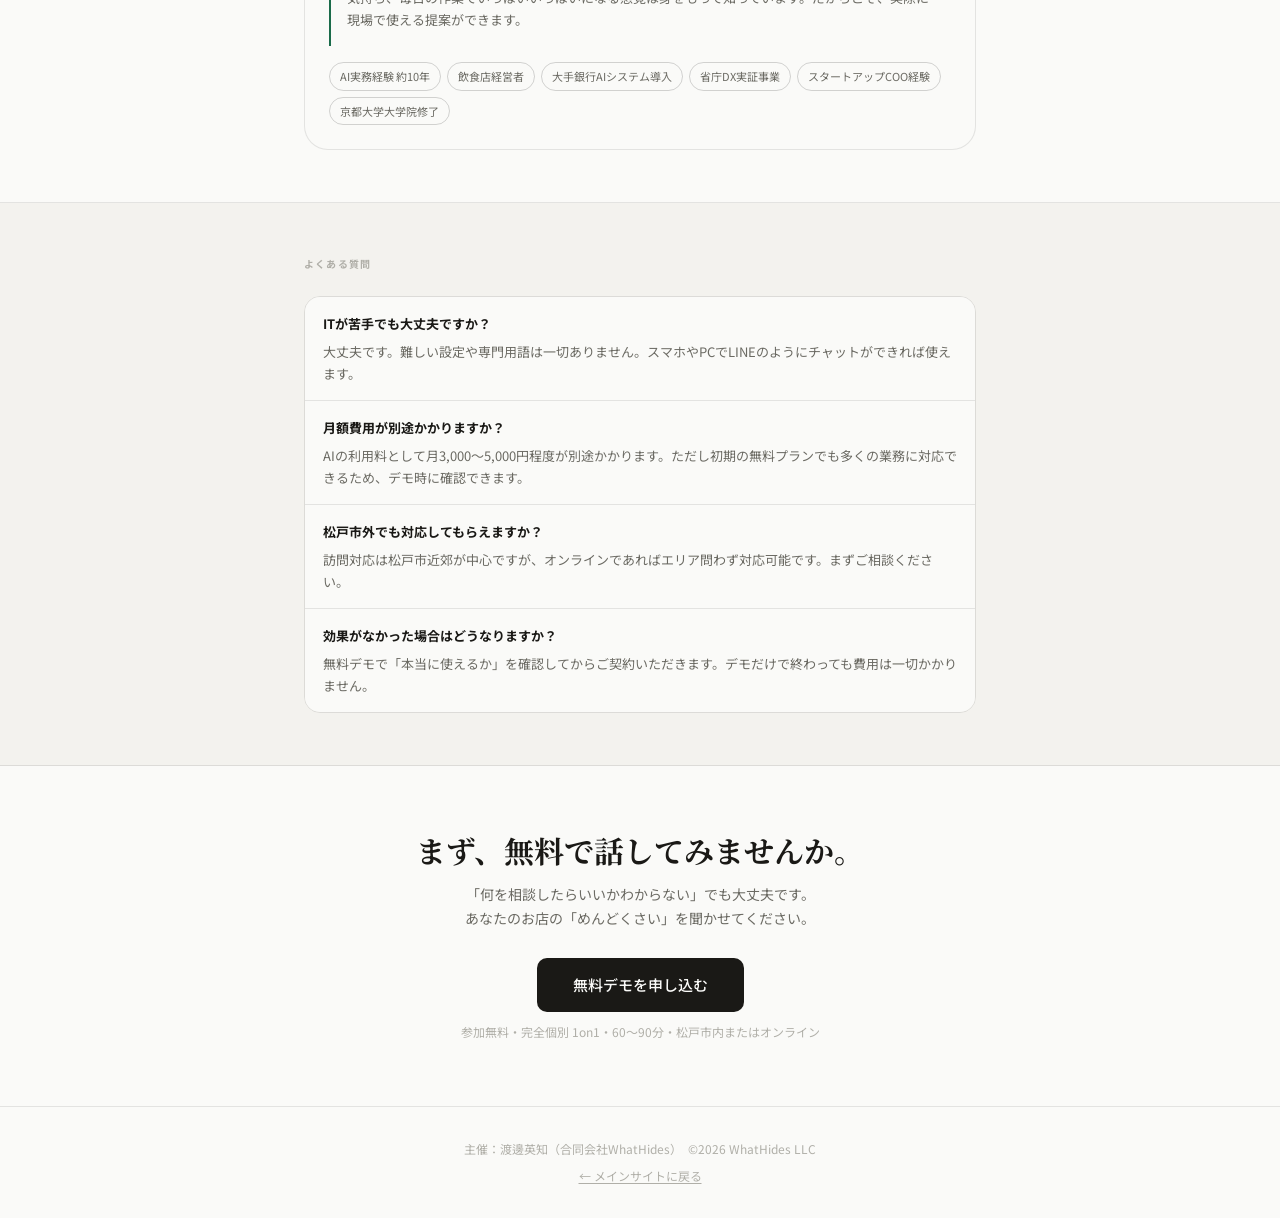
==== commit 755d7faf: "フォント修正" ====
--- a/store/index.html
+++ b/store/index.html
@@ -9,7 +9,7 @@
 
   <link rel="preconnect" href="https://fonts.googleapis.com">
   <link rel="preconnect" href="https://fonts.gstatic.com" crossorigin>
-  <link href="https://fonts.googleapis.com/css2?family=Noto+Sans+JP:wght@400;500;700&family=Noto+Serif+JP:wght@700&display=swap" rel="stylesheet">
+  <link href="https://fonts.googleapis.com/css2?family=Noto+Sans+JP:wght@300;400;500;700&family=Noto+Serif+JP:wght@400;700&display=swap" rel="stylesheet">
 
   <link rel="stylesheet" href="../css/common.css">
   <link rel="stylesheet" href="../css/lp-store.css">
@@ -19,7 +19,7 @@
   <!-- ナビ -->
   <nav class="site-nav">
     <div class="site-nav__logo">
-      <a href="../index.html">AI相談室 by WhatHides</a>
+      <a href="../index.html">AI相談室 <span class="site-nav__badge">店舗向け</span></a>
     </div>
     <a href="mailto:hidetomo.watanabe@whathides.co.jp" class="site-nav__cta">無料デモを申し込む</a>
   </nav>
--- a/css/common.css
+++ b/css/common.css
@@ -62,11 +62,24 @@
   max-width: 100%;
 }
 .site-nav__logo {
-  font-size: 13px;
+  font-family: var(--f-serif);
+  font-size: 15px;
   font-weight: 700;
-  letter-spacing: 0.02em;
+  letter-spacing: 0.01em;
 }
 .site-nav__logo a { color: var(--c-ink); }
+.site-nav__badge {
+  font-family: var(--f-sans);
+  font-size: 10px;
+  font-weight: 700;
+  letter-spacing: 0.06em;
+  padding: 2px 7px;
+  border-radius: 99px;
+  background: var(--c-accent-bg);
+  color: var(--c-accent);
+  vertical-align: middle;
+  margin-left: 6px;
+}
 .site-nav__cta {
   font-size: 12px;
   font-weight: 500;
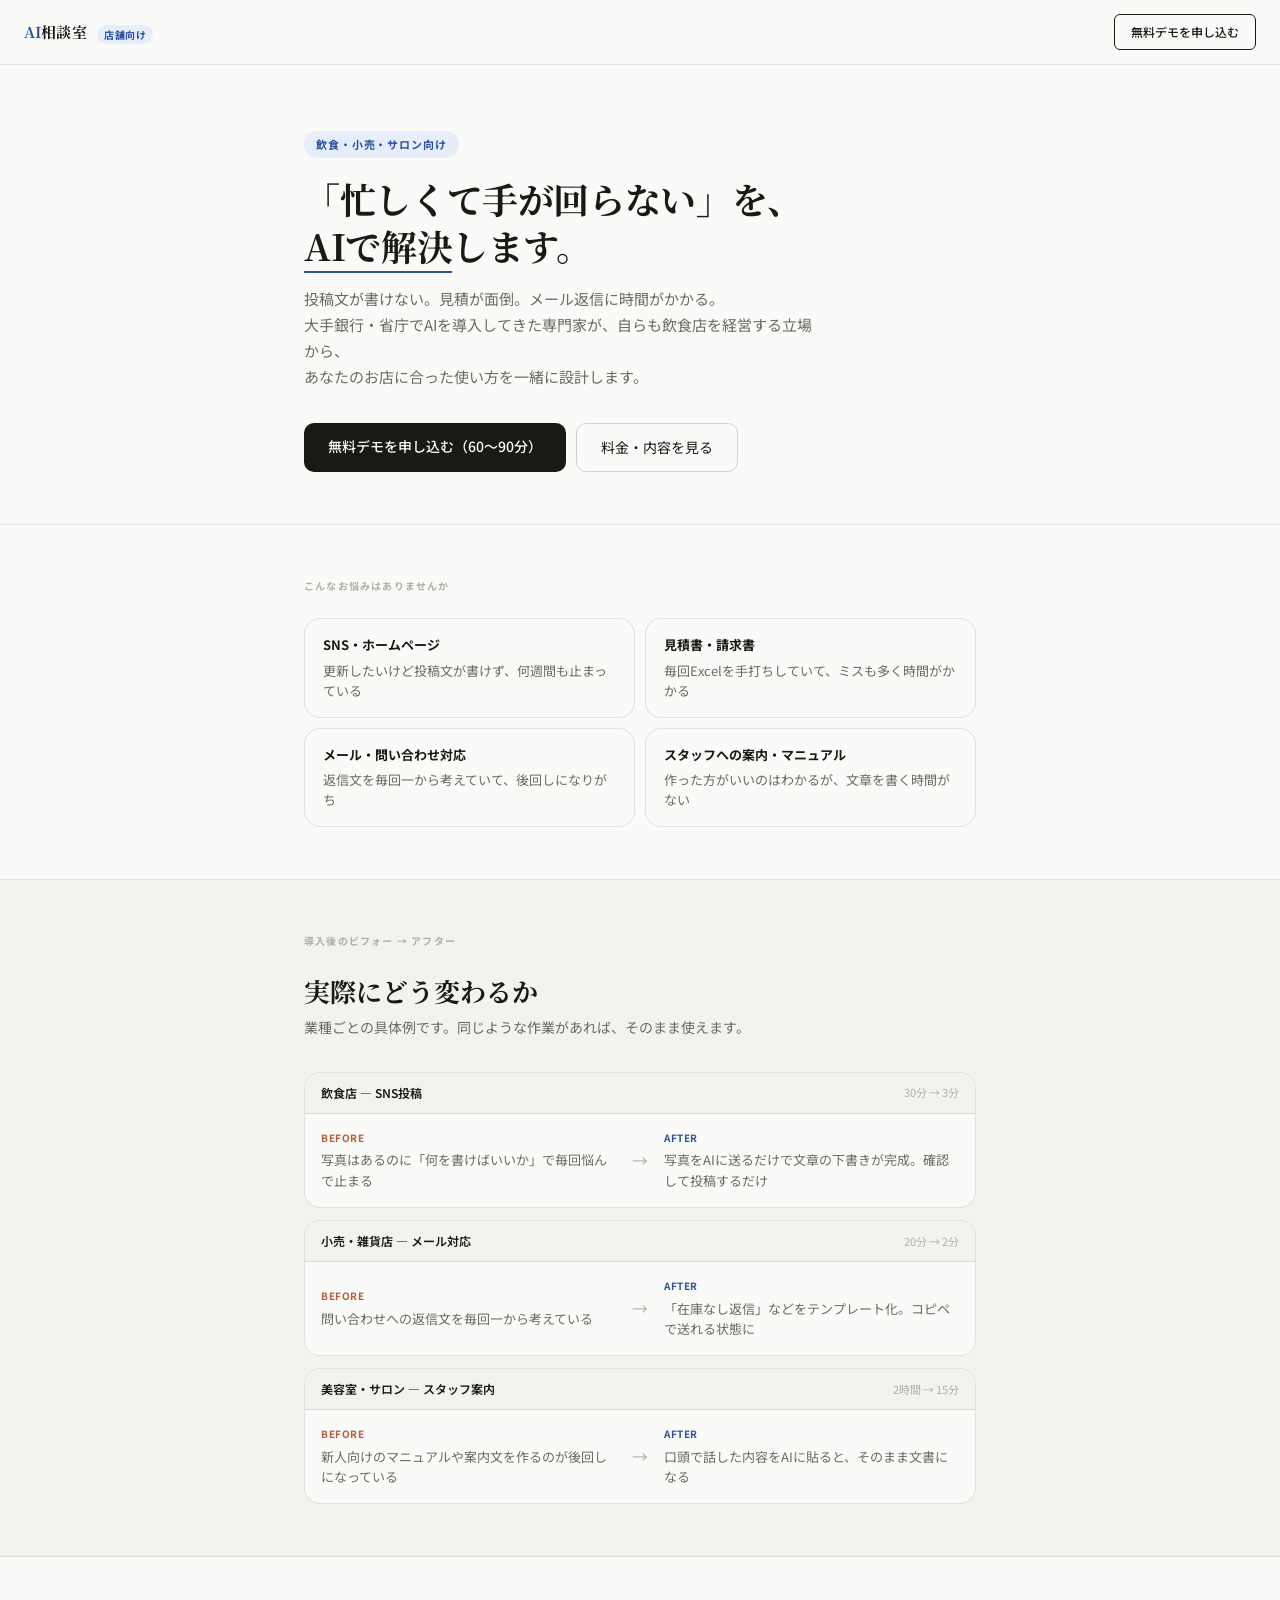
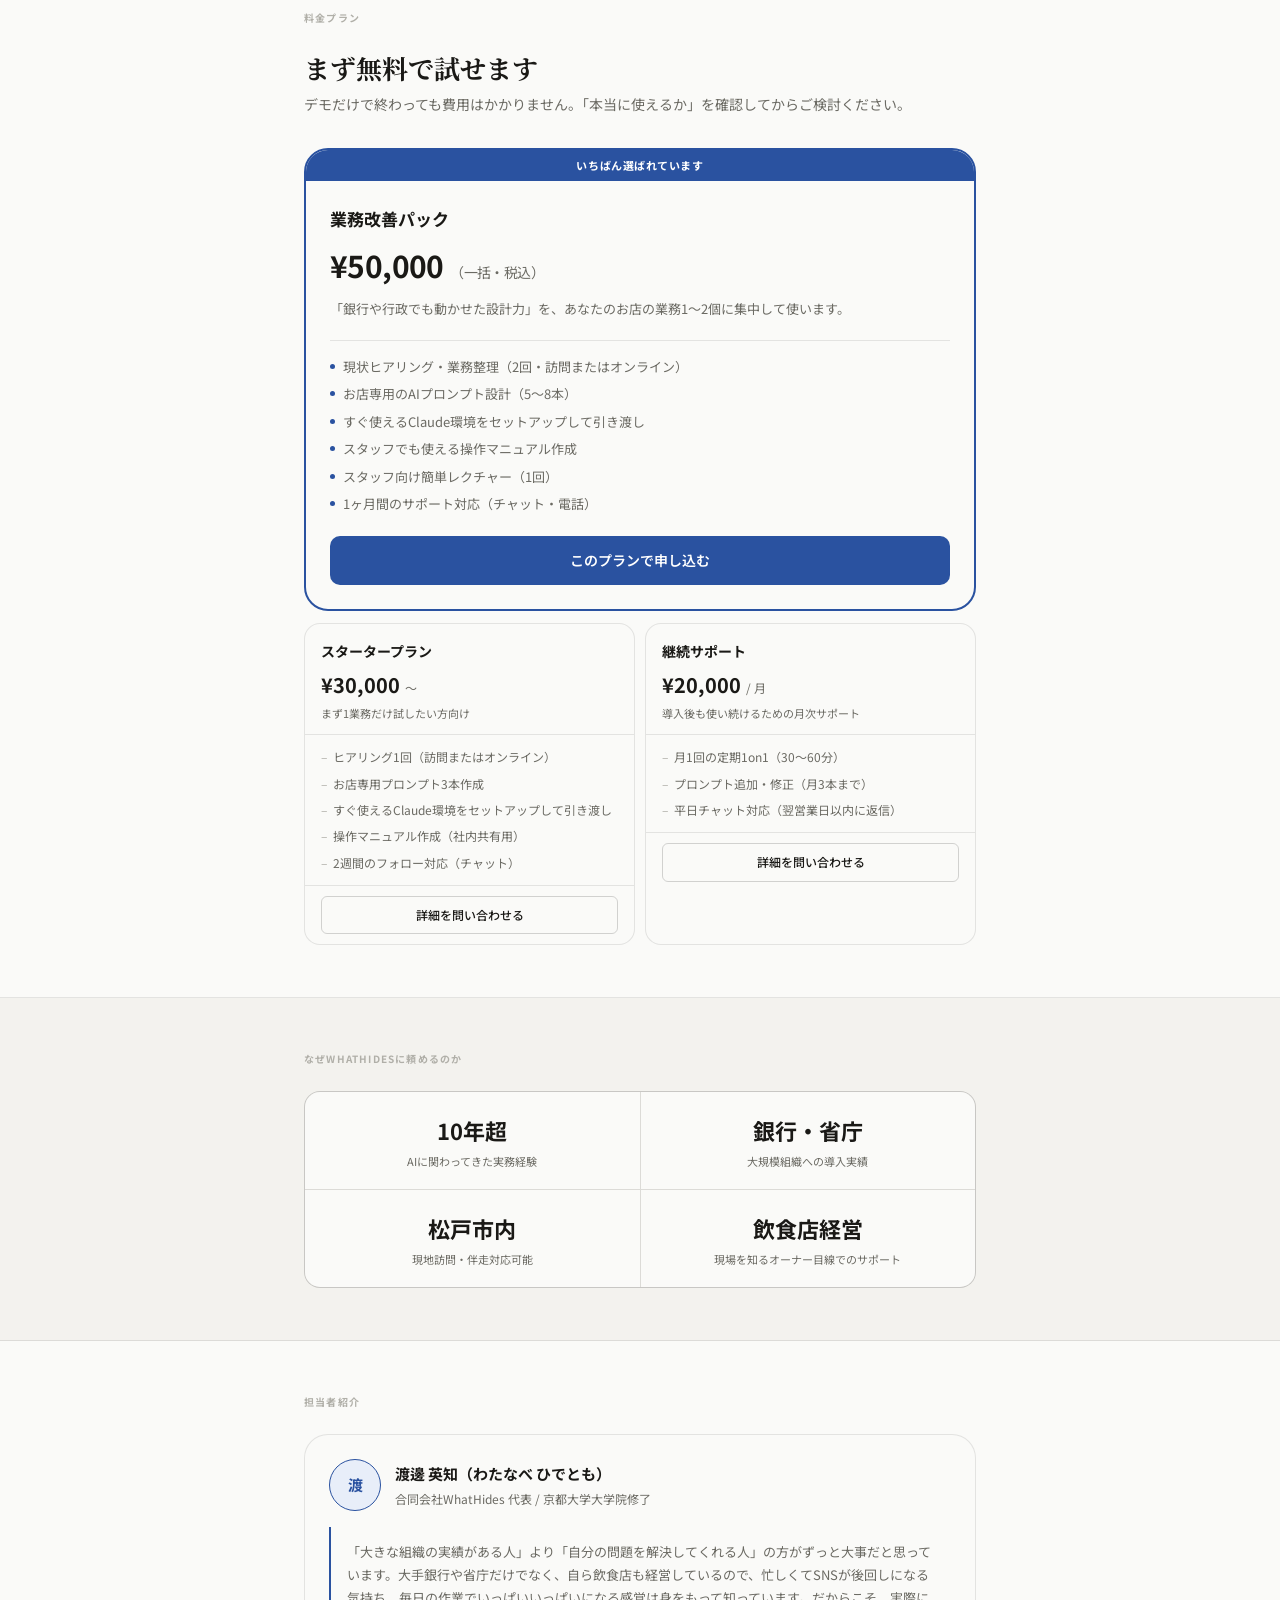
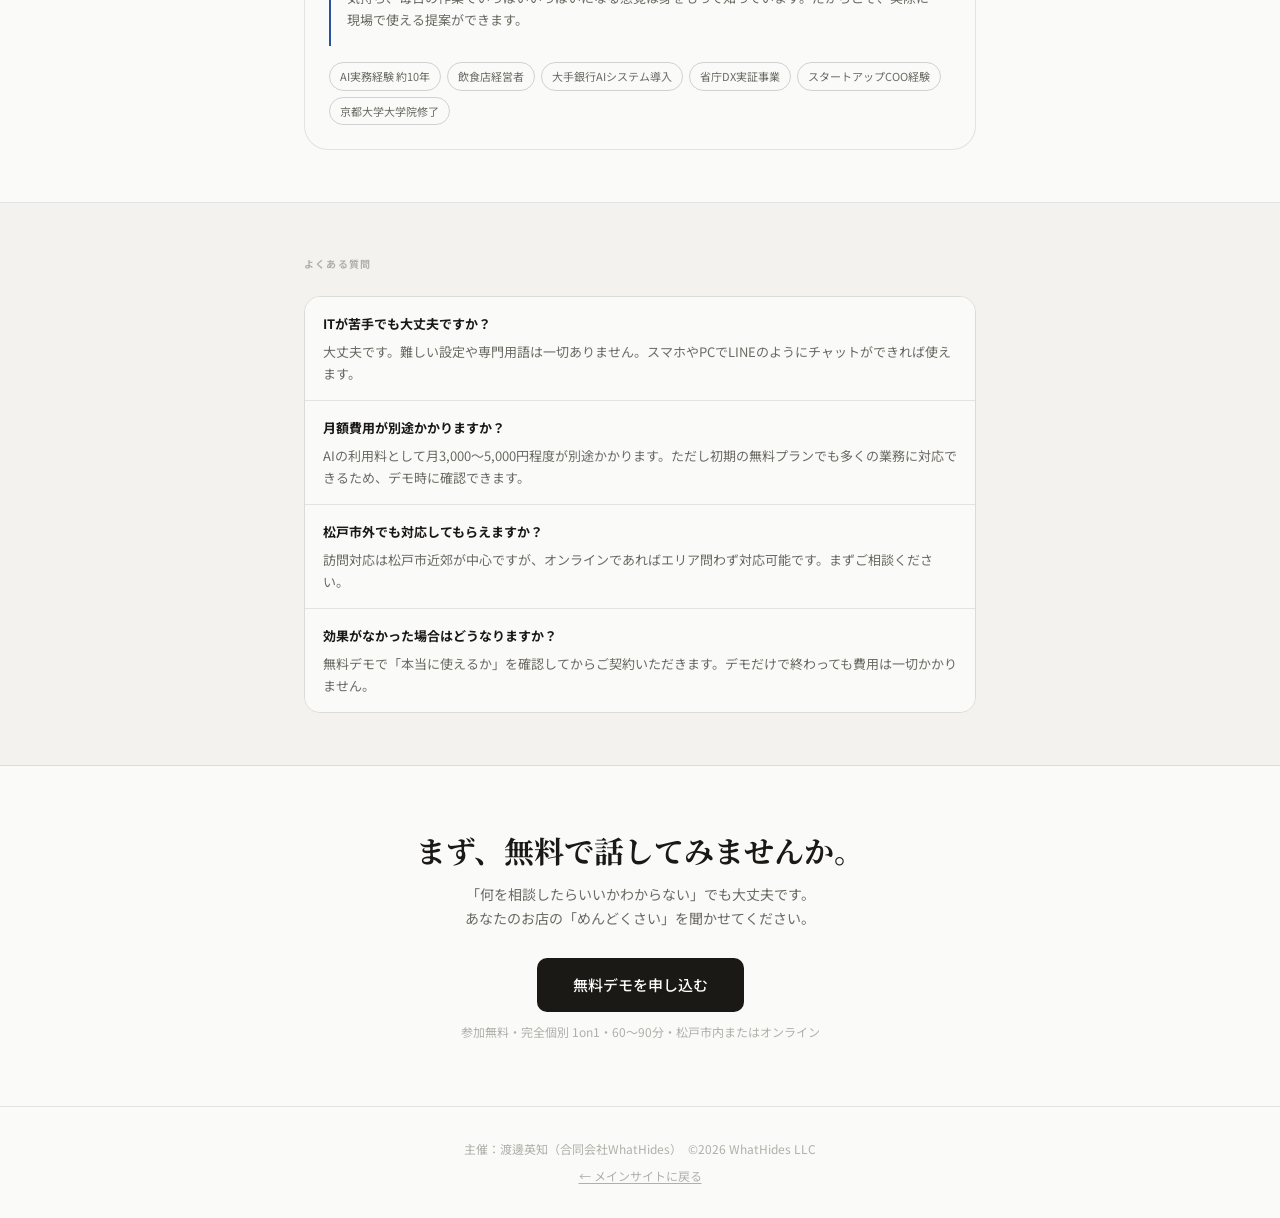
==== commit bcb4792e: "微修正" ====
--- a/store/index.html
+++ b/store/index.html
@@ -19,7 +19,7 @@
   <!-- ナビ -->
   <nav class="site-nav">
     <div class="site-nav__logo">
-      <a href="../index.html">AI相談室 <span class="site-nav__badge">店舗向け</span></a>
+      <a href="../index.html"><span>AI</span>相談室 <span class="site-nav__badge">店舗向け</span></a>
     </div>
     <a href="mailto:hidetomo.watanabe@whathides.co.jp" class="site-nav__cta">無料デモを申し込む</a>
   </nav>
--- a/css/common.css
+++ b/css/common.css
@@ -11,8 +11,8 @@
   --c-surface:   #f3f2ee;
   --c-line:      rgba(26,25,22,0.10);
   --c-line-md:   rgba(26,25,22,0.18);
-  --c-accent:    #1a6b4a;   /* グリーン系アクセント */
-  --c-accent-bg: #eaf4ef;
+  --c-accent:    #2a52a0;   /* ブルー系アクセント */
+  --c-accent-bg: #e8eef9;
 
   --r-sm: 6px;
   --r-md: 10px;
@@ -68,6 +68,7 @@
   letter-spacing: 0.01em;
 }
 .site-nav__logo a { color: var(--c-ink); }
+.site-nav__logo a > span:first-child { color: var(--c-accent); }
 .site-nav__badge {
   font-family: var(--f-sans);
   font-size: 10px;
